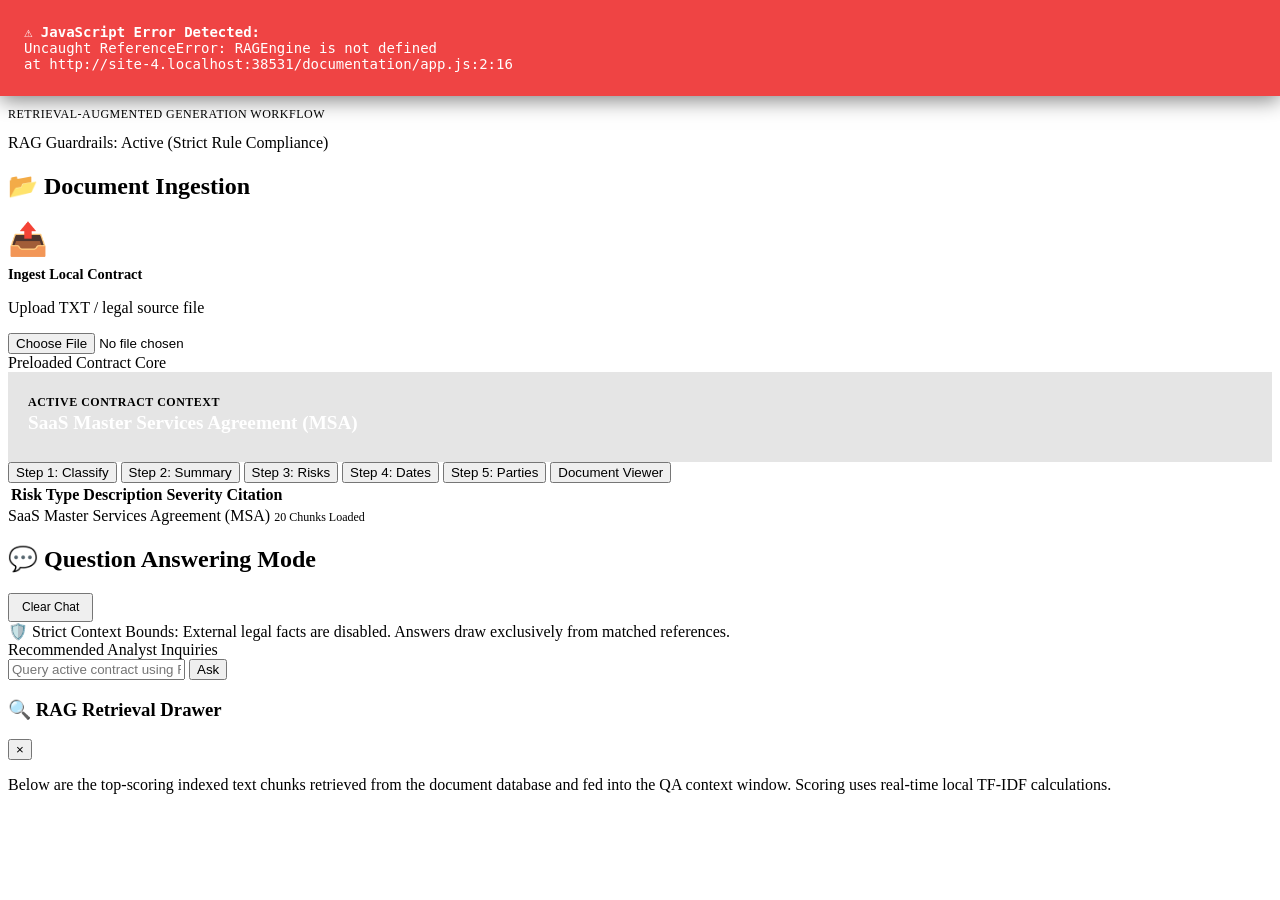
==== documentation/index.html @ d9641113 "docs: sync app.js and index.html inside documentation folder" ====
<!DOCTYPE html>
<html lang="en">
<head>
  <meta charset="UTF-8">
  <meta name="viewport" content="width=device-width, initial-scale=1.0">
  <title>AI Legal Knowledge Analyst — Retrieval-Augmented Generation (RAG) System</title>
  
  <!-- Global Error Visualizer Shield -->
  <script>
    window.addEventListener('error', function(e) {
      setTimeout(function() {
        const errorDiv = document.createElement('div');
        errorDiv.style.position = 'fixed';
        errorDiv.style.top = '0';
        errorDiv.style.left = '0';
        errorDiv.style.right = '0';
        errorDiv.style.background = '#ef4444';
        errorDiv.style.color = '#ffffff';
        errorDiv.style.padding = '1.5rem';
        errorDiv.style.fontFamily = 'monospace';
        errorDiv.style.fontSize = '14px';
        errorDiv.style.zIndex = '999999';
        errorDiv.style.whiteSpace = 'pre-wrap';
        errorDiv.style.boxShadow = '0 4px 20px rgba(0,0,0,0.5)';
        errorDiv.innerHTML = '<strong>⚠️ JavaScript Error Detected:</strong><br>' + e.message + '<br>at ' + e.filename + ':' + e.lineno + ':' + e.colno;
        document.body.appendChild(errorDiv);
      }, 100);
    });
  </script>

  <!-- Main Glassmorphic Stylesheet -->
  <link rel="stylesheet" href="style.css">
</head>
<body>

  <!-- Premium Application Header -->
  <header>
    <div class="brand-wrapper">
      <div class="logo-badge">⚖️</div>
      <div>
        <h1>AI Legal Knowledge Analyst</h1>
        <p style="font-size: 0.75rem; color: var(--text-secondary); letter-spacing: 0.5px; text-transform: uppercase;">Retrieval-Augmented Generation Workflow</p>
      </div>
    </div>
    
    <div class="header-status">
      <div class="pulse-dot"></div>
      <span>RAG Guardrails: Active (Strict Rule Compliance)</span>
    </div>
  </header>

  <!-- Main Multi-Column Workspace Grid -->
  <main class="app-container">

    <!-- COLUMN 1: ACTIVE DOCUMENT HUB -->
    <section class="section-panel" aria-labelledby="doc-hub-title">
      <div class="panel-header">
        <h2 id="doc-hub-title">📂 Document Ingestion</h2>
      </div>
      
      <div class="panel-content doc-hub-content">
        <!-- Interactive Drag & Drop / Click Uploader -->
        <label class="uploader-card" id="drop-zone">
          <span style="font-size: 2rem;">📤</span>
          <h3 style="font-size: 0.9rem; margin-top: 0.5rem; font-weight: 600;">Ingest Local Contract</h3>
          <p>Upload TXT / legal source file</p>
          <input type="file" id="file-input" accept=".txt">
        </label>
        
        <div class="divider">Preloaded Contract Core</div>
        
        <!-- Preloaded Contracts Selector List -->
        <div class="doc-list" id="preloaded-doc-list">
          <!-- Documents populated dynamically from documents.js -->
        </div>
      </div>
    </section>

    <!-- COLUMN 2: ANALYST PIPELINE DASHBOARD -->
    <section class="section-panel" aria-labelledby="dashboard-title" style="display: flex; flex-direction: column;">
      <!-- Active Document Identification Summary Header -->
      <div style="padding: 1.25rem 1.25rem 0.75rem 1.25rem; background: rgba(0,0,0,0.1); border-bottom: 1px solid var(--border-glass);">
        <span style="font-size: 0.75rem; text-transform: uppercase; color: var(--color-primary); font-weight: 600; letter-spacing: 0.5px;">Active Contract Context</span>
        <h2 id="active-document-title" style="font-size: 1.2rem; font-weight: 700; margin-top: 0.15rem; color: white;">SaaS Master Services Agreement (MSA)</h2>
      </div>

      <!-- Pipeline Step Tabs Menu -->
      <nav class="pipeline-tabs" aria-label="Pipeline Steps">
        <button class="tab-btn active" onclick="switchTab('classification')">Step 1: Classify</button>
        <button class="tab-btn" onclick="switchTab('summary')">Step 2: Summary</button>
        <button class="tab-btn" onclick="switchTab('risks')">Step 3: Risks</button>
        <button class="tab-btn" onclick="switchTab('dates')">Step 4: Dates</button>
        <button class="tab-btn" onclick="switchTab('stakeholders')">Step 5: Parties</button>
        <button class="tab-btn" onclick="switchTab('viewer')">Document Viewer</button>
      </nav>

      <div class="panel-content" style="flex: 1;">
        <!-- STEP 1: CLASSIFICATION TAB -->
        <div id="step-classification" class="pipeline-step-content active">
          <div class="classification-grid" id="classification-grid">
            <!-- Dynamic Classification Cards -->
          </div>
        </div>

        <!-- STEP 2: EXECUTIVE SUMMARY TAB -->
        <div id="step-summary" class="pipeline-step-content">
          <div class="summary-container" id="summary-bullets-container">
            <!-- Dynamic Summary Bullets -->
          </div>
        </div>

        <!-- STEP 3: RISK EXTRACTION DASHBOARD TAB -->
        <div id="step-risks" class="pipeline-step-content">
          <div class="risks-table-wrapper">
            <table class="risks-table">
              <thead>
                <tr>
                  <th>Risk Type</th>
                  <th>Description</th>
                  <th>Severity</th>
                  <th>Citation</th>
                </tr>
              </thead>
              <tbody id="risks-table-body">
                <!-- Dynamic Risk Rows -->
              </tbody>
            </table>
          </div>
        </div>

        <!-- STEP 4: IMPORTANT DATES EXTRACTION TAB -->
        <div id="step-dates" class="pipeline-step-content">
          <div class="timeline" id="timeline-container">
            <!-- Dynamic Milestones Timeline Nodes -->
          </div>
        </div>

        <!-- STEP 5: STAKEHOLDER EXTRACTION TAB -->
        <div id="step-stakeholders" class="pipeline-step-content">
          <div class="stakeholders-grid" id="stakeholders-grid">
            <!-- Dynamic Stakeholder Profile Cards -->
          </div>
        </div>

        <!-- STEP 6: DYNAMIC DOCUMENT VIEWER TAB -->
        <div id="step-viewer" class="pipeline-step-content">
          <div class="doc-viewer-container">
            <div class="viewer-header">
              <span id="viewer-doc-title">SaaS Master Services Agreement (MSA)</span>
              <span style="font-family: var(--font-mono); font-size: 0.75rem;" id="viewer-chunk-count">20 Chunks Loaded</span>
            </div>
            <div class="viewer-body" id="document-viewer-body">
              <!-- Full Chunks of Document Text Rendered Here with Section and Page Markers -->
            </div>
          </div>
        </div>
      </div>
    </section>

    <!-- COLUMN 3: STRICT RAG QA CHAT CONSOLE -->
    <section class="section-panel qa-panel" aria-labelledby="qa-title">
      <div class="panel-header">
        <h2 id="qa-title">💬 Question Answering Mode</h2>
        <button class="tab-btn" style="padding: 0.35rem 0.75rem; font-size: 0.75rem; flex: none;" onclick="clearChat()">Clear Chat</button>
      </div>

      <!-- Compliance alert bar -->
      <div class="chat-banner">
        <span>🛡️</span>
        <span>Strict Context Bounds: External legal facts are disabled. Answers draw exclusively from matched references.</span>
      </div>

      <!-- Conversation Feed -->
      <div class="chat-feed" id="chat-feed">
        <!-- Interactive messages rendered here -->
      </div>

      <!-- Quick Suggested Query Chips based on Document Context -->
      <div class="query-chips-container">
        <div class="chips-title">Recommended Analyst Inquiries</div>
        <div class="chips-wrapper" id="query-chips-wrapper">
          <!-- Populated Dynamically -->
        </div>
      </div>

      <!-- Chat input fields -->
      <form class="chat-input-bar" id="chat-form" onsubmit="handleChatSubmit(event)">
        <input type="text" id="chat-input" placeholder="Query active contract using RAG parameters..." autocomplete="off">
        <button type="submit" class="send-btn">Ask</button>
      </form>
    </section>

  </main>

  <!-- SLIDER DRAWERS: RAG CONTEXT INSPECTOR DRAWER -->
  <aside class="rag-inspector-drawer" id="rag-inspector" aria-label="RAG Retrieval Context Inspector">
    <div class="inspector-header">
      <h3>🔍 RAG Retrieval Drawer</h3>
      <button class="inspector-close" onclick="closeRAGInspector()" aria-label="Close Inspector">&times;</button>
    </div>
    
    <div class="inspector-body">
      <p class="inspector-intro">Below are the top-scoring indexed text chunks retrieved from the document database and fed into the QA context window. Scoring uses real-time local TF-IDF calculations.</p>
      <div id="inspector-chunks-container">
        <!-- Retrieved chunks filled dynamically -->
      </div>
    </div>
  </aside>

  <!-- DATA & UTILITY ENGINE SCRIPTS -->
  <script src="documents.js"></script>
  <script src="rag-engine.js"></script>
  <script src="app.js"></script>

</body>
</html>
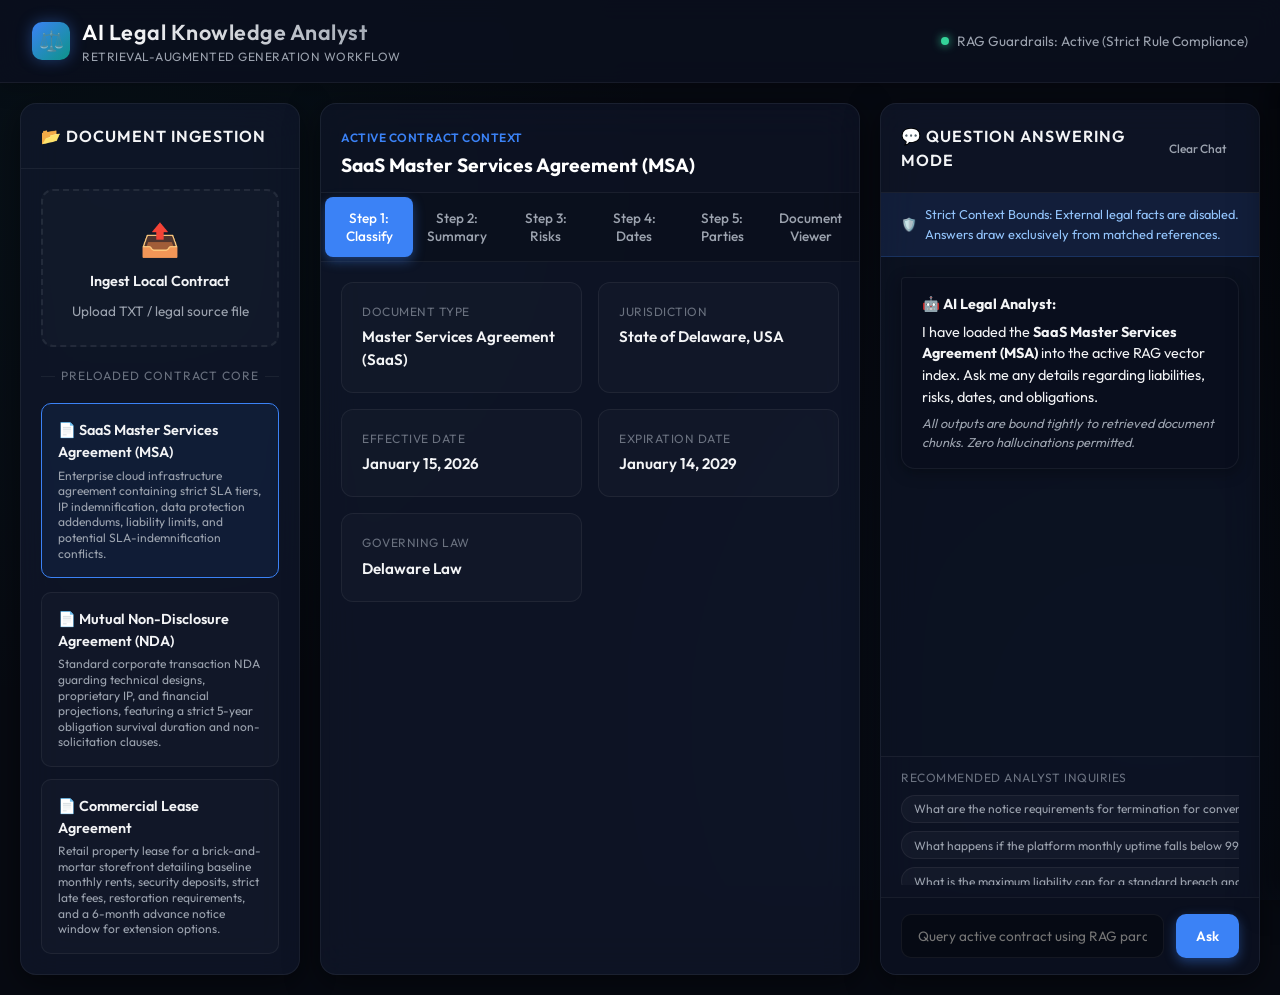
==== commit 0b084473: "docs: sync unified index.html inside documentation folder" ====
--- a/documentation/index.html
+++ b/documentation/index.html
@@ -5,31 +5,1031 @@
   <meta name="viewport" content="width=device-width, initial-scale=1.0">
   <title>AI Legal Knowledge Analyst — Retrieval-Augmented Generation (RAG) System</title>
   
-  <!-- Global Error Visualizer Shield -->
-  <script>
-    window.addEventListener('error', function(e) {
-      setTimeout(function() {
-        const errorDiv = document.createElement('div');
-        errorDiv.style.position = 'fixed';
-        errorDiv.style.top = '0';
-        errorDiv.style.left = '0';
-        errorDiv.style.right = '0';
-        errorDiv.style.background = '#ef4444';
-        errorDiv.style.color = '#ffffff';
-        errorDiv.style.padding = '1.5rem';
-        errorDiv.style.fontFamily = 'monospace';
-        errorDiv.style.fontSize = '14px';
-        errorDiv.style.zIndex = '999999';
-        errorDiv.style.whiteSpace = 'pre-wrap';
-        errorDiv.style.boxShadow = '0 4px 20px rgba(0,0,0,0.5)';
-        errorDiv.innerHTML = '<strong>⚠️ JavaScript Error Detected:</strong><br>' + e.message + '<br>at ' + e.filename + ':' + e.lineno + ':' + e.colno;
-        document.body.appendChild(errorDiv);
-      }, 100);
-    });
-  </script>
-
-  <!-- Main Glassmorphic Stylesheet -->
-  <link rel="stylesheet" href="style.css">
+  <!-- EMBEDDED HIGH-FIDELITY GLASSMORPHIC STYLESHEET -->
+  <style>
+    /* IMPORT PREMIUM GOOGLE FONTS */
+    @import url('https://fonts.googleapis.com/css2?family=Outfit:wght@300;400;500;600;700&family=JetBrains+Mono:wght@400;500&display=swap');
+
+    /* GLOBAL CSS DESIGN SYSTEM TOKENS */
+    :root {
+      --font-sans: 'Outfit', -apple-system, BlinkMacSystemFont, "Segoe UI", Roboto, sans-serif;
+      --font-mono: 'JetBrains Mono', monospace;
+
+      /* Premium Obsidian & Void Palette */
+      --bg-dark: #070a12;
+      --bg-card: rgba(17, 25, 46, 0.65);
+      --bg-card-hover: rgba(26, 38, 69, 0.8);
+      --border-glow: rgba(37, 99, 235, 0.15);
+      --border-glass: rgba(255, 255, 255, 0.06);
+      --text-primary: #f3f4f6;
+      --text-secondary: #9ca3af;
+      --text-muted: #6b7280;
+
+      /* Accents */
+      --color-primary: #3b82f6;
+      --color-primary-glow: rgba(59, 130, 246, 0.4);
+      --color-teal: #0d9488;
+      --color-teal-glow: rgba(13, 148, 136, 0.3);
+      
+      /* Severity States */
+      --low-bg: rgba(16, 185, 129, 0.1);
+      --low-text: #34d399;
+      --low-border: rgba(16, 185, 129, 0.3);
+      
+      --med-bg: rgba(245, 158, 11, 0.1);
+      --med-text: #fbbf24;
+      --med-border: rgba(245, 158, 11, 0.3);
+
+      --high-bg: rgba(249, 115, 22, 0.1);
+      --high-text: #fb923c;
+      --high-border: rgba(249, 115, 22, 0.3);
+
+      --crit-bg: rgba(239, 68, 68, 0.12);
+      --crit-text: #f87171;
+      --crit-border: rgba(239, 68, 68, 0.4);
+
+      --shadow-main: 0 8px 32px 0 rgba(0, 0, 0, 0.5);
+      --transition-fast: 0.2s cubic-bezier(0.4, 0, 0.2, 1);
+      --transition-normal: 0.3s cubic-bezier(0.4, 0, 0.2, 1);
+    }
+
+    /* RESET STYLES */
+    * {
+      box-sizing: border-box;
+      margin: 0;
+      padding: 0;
+    }
+
+    body {
+      background-color: var(--bg-dark);
+      background-image: 
+        radial-gradient(circle at 10% 20%, rgba(13, 148, 136, 0.05) 0%, transparent 40%),
+        radial-gradient(circle at 90% 80%, rgba(59, 130, 246, 0.05) 0%, transparent 45%);
+      background-attachment: fixed;
+      color: var(--text-primary);
+      font-family: var(--font-sans);
+      min-height: 100vh;
+      display: flex;
+      flex-direction: column;
+      overflow-x: hidden;
+      line-height: 1.5;
+    }
+
+    /* CUSTOM ULTRA-THIN SCROLLBARS */
+    ::-webkit-scrollbar {
+      width: 6px;
+      height: 6px;
+    }
+    ::-webkit-scrollbar-track {
+      background: rgba(0, 0, 0, 0.1);
+    }
+    ::-webkit-scrollbar-thumb {
+      background: rgba(255, 255, 255, 0.1);
+      border-radius: 3px;
+    }
+    ::-webkit-scrollbar-thumb:hover {
+      background: var(--color-primary);
+    }
+
+    /* APP HEADER LAYOUT */
+    header {
+      background: rgba(10, 15, 30, 0.8);
+      backdrop-filter: blur(12px);
+      border-bottom: 1px solid var(--border-glass);
+      padding: 1rem 2rem;
+      display: flex;
+      justify-content: space-between;
+      align-items: center;
+      position: sticky;
+      top: 0;
+      z-index: 100;
+      box-shadow: 0 4px 20px rgba(0,0,0,0.25);
+    }
+
+    .brand-wrapper {
+      display: flex;
+      align-items: center;
+      gap: 0.75rem;
+    }
+
+    .logo-badge {
+      background: linear-gradient(135deg, var(--color-primary), var(--color-teal));
+      width: 38px;
+      height: 38px;
+      border-radius: 10px;
+      display: flex;
+      align-items: center;
+      justify-content: center;
+      font-weight: 700;
+      font-size: 1.25rem;
+      color: white;
+      box-shadow: 0 0 15px rgba(59, 130, 246, 0.4);
+    }
+
+    h1 {
+      font-size: 1.35rem;
+      font-weight: 600;
+      letter-spacing: 0.5px;
+      background: linear-gradient(to right, #ffffff, #9ca3af);
+      -webkit-background-clip: text;
+      -webkit-text-fill-color: transparent;
+    }
+
+    .header-status {
+      display: flex;
+      align-items: center;
+      gap: 0.5rem;
+      font-size: 0.85rem;
+      color: var(--text-secondary);
+    }
+
+    .pulse-dot {
+      width: 8px;
+      height: 8px;
+      background-color: var(--low-text);
+      border-radius: 50%;
+      box-shadow: 0 0 10px var(--low-text);
+      animation: pulse 2s infinite;
+    }
+
+    @keyframes pulse {
+      0% { transform: scale(0.9); opacity: 0.6; }
+      50% { transform: scale(1.2); opacity: 1; box-shadow: 0 0 14px var(--low-text); }
+      100% { transform: scale(0.9); opacity: 0.6; }
+    }
+
+    /* DUAL CONTAINER LAYOUT */
+    .app-container {
+      flex: 1;
+      display: grid;
+      grid-template-columns: 320px 1fr 420px;
+      gap: 1.25rem;
+      padding: 1.25rem;
+      height: calc(100vh - 72px);
+      max-width: 1920px;
+      margin: 0 auto;
+      width: 100%;
+    }
+
+    @media (max-width: 1440px) {
+      .app-container {
+        grid-template-columns: 280px 1fr 380px;
+      }
+    }
+
+    @media (max-width: 1200px) {
+      .app-container {
+        grid-template-columns: 1fr;
+        height: auto;
+        overflow-y: auto;
+      }
+    }
+
+    /* SECTION CONTAINERS & CARDS */
+    .section-panel {
+      background: var(--bg-card);
+      backdrop-filter: blur(20px);
+      border: 1px solid var(--border-glass);
+      border-radius: 16px;
+      display: flex;
+      flex-direction: column;
+      overflow: hidden;
+      box-shadow: var(--shadow-main);
+      transition: border-color var(--transition-normal);
+    }
+
+    .section-panel:hover {
+      border-color: var(--border-glow);
+    }
+
+    .panel-header {
+      padding: 1.25rem;
+      border-bottom: 1px solid var(--border-glass);
+      display: flex;
+      justify-content: space-between;
+      align-items: center;
+    }
+
+    .panel-header h2 {
+      font-size: 1rem;
+      font-weight: 600;
+      text-transform: uppercase;
+      letter-spacing: 1px;
+      color: var(--text-primary);
+      display: flex;
+      align-items: center;
+      gap: 0.5rem;
+    }
+
+    .panel-content {
+      flex: 1;
+      overflow-y: auto;
+      padding: 1.25rem;
+    }
+
+    /* COLUMN 1: DOCUMENT HUB */
+    .doc-hub-content {
+      display: flex;
+      flex-direction: column;
+      gap: 1.25rem;
+    }
+
+    .uploader-card {
+      border: 2px dashed rgba(255,255,255,0.08);
+      border-radius: 12px;
+      padding: 1.5rem;
+      text-align: center;
+      cursor: pointer;
+      background: rgba(255,255,255,0.02);
+      transition: all var(--transition-fast);
+    }
+
+    .uploader-card:hover {
+      border-color: var(--color-primary);
+      background: rgba(59, 130, 246, 0.05);
+    }
+
+    .uploader-card p {
+      font-size: 0.85rem;
+      color: var(--text-secondary);
+      margin-top: 0.5rem;
+    }
+
+    .uploader-card input[type="file"] {
+      display: none;
+    }
+
+    .divider {
+      display: flex;
+      align-items: center;
+      text-align: center;
+      color: var(--text-muted);
+      font-size: 0.75rem;
+      text-transform: uppercase;
+      letter-spacing: 1px;
+    }
+
+    .divider::before, .divider::after {
+      content: '';
+      flex: 1;
+      border-bottom: 1px solid var(--border-glass);
+    }
+    .divider:not(:empty)::before { margin-right: .5em; }
+    .divider:not(:empty)::after { margin-left: .5em; }
+
+    .doc-list {
+      display: flex;
+      flex-direction: column;
+      gap: 0.75rem;
+    }
+
+    .doc-item {
+      background: rgba(255,255,255,0.02);
+      border: 1px solid var(--border-glass);
+      border-radius: 10px;
+      padding: 1rem;
+      cursor: pointer;
+      transition: all var(--transition-fast);
+    }
+
+    .doc-item:hover, .doc-item.active {
+      background: rgba(59, 130, 246, 0.08);
+      border-color: var(--color-primary);
+      transform: translateY(-2px);
+    }
+
+    .doc-item h3 {
+      font-size: 0.9rem;
+      font-weight: 600;
+      color: var(--text-primary);
+    }
+
+    .doc-item p {
+      font-size: 0.75rem;
+      color: var(--text-secondary);
+      margin-top: 0.25rem;
+      line-height: 1.3;
+    }
+
+    /* COLUMN 2: ANALYST PIPELINE DASHBOARD */
+    .pipeline-tabs {
+      display: flex;
+      background: rgba(0,0,0,0.2);
+      padding: 0.25rem;
+      border-bottom: 1px solid var(--border-glass);
+    }
+
+    .tab-btn {
+      flex: 1;
+      background: none;
+      border: none;
+      color: var(--text-secondary);
+      padding: 0.75rem;
+      font-family: var(--font-sans);
+      font-size: 0.85rem;
+      font-weight: 500;
+      cursor: pointer;
+      border-radius: 8px;
+      transition: all var(--transition-fast);
+    }
+
+    .tab-btn:hover {
+      color: var(--text-primary);
+      background: rgba(255,255,255,0.03);
+    }
+
+    .tab-btn.active {
+      color: white;
+      background: var(--color-primary);
+      box-shadow: 0 4px 12px var(--color-primary-glow);
+    }
+
+    /* Pipeline Step Contents */
+    .pipeline-step-content {
+      display: none;
+      animation: fadeIn 0.4s ease-out forwards;
+    }
+
+    .pipeline-step-content.active {
+      display: block;
+    }
+
+    @keyframes fadeIn {
+      from { opacity: 0; transform: translateY(5px); }
+      to { opacity: 1; transform: translateY(0); }
+    }
+
+    /* STEP 1: CLASSIFICATION VIEW */
+    .classification-grid {
+      display: grid;
+      grid-template-columns: repeat(auto-fit, minmax(200px, 1fr));
+      gap: 1rem;
+    }
+
+    .class-card {
+      background: rgba(255,255,255,0.02);
+      border: 1px solid var(--border-glass);
+      border-radius: 12px;
+      padding: 1.25rem;
+    }
+
+    .class-label {
+      font-size: 0.75rem;
+      text-transform: uppercase;
+      color: var(--text-muted);
+      letter-spacing: 0.5px;
+    }
+
+    .class-value {
+      font-size: 0.95rem;
+      font-weight: 600;
+      color: var(--text-primary);
+      margin-top: 0.35rem;
+    }
+
+    /* STEP 2: SUMMARY VIEW */
+    .summary-container {
+      display: flex;
+      flex-direction: column;
+      gap: 1rem;
+    }
+
+    .summary-bullet {
+      background: rgba(255,255,255,0.02);
+      border: 1px solid var(--border-glass);
+      border-radius: 12px;
+      padding: 1.25rem;
+      display: flex;
+      gap: 1rem;
+      align-items: flex-start;
+      transition: transform var(--transition-fast);
+    }
+
+    .summary-bullet:hover {
+      transform: translateX(4px);
+      border-color: var(--border-glow);
+    }
+
+    .bullet-number {
+      background: rgba(59, 130, 246, 0.15);
+      color: var(--color-primary);
+      width: 24px;
+      height: 24px;
+      border-radius: 50%;
+      display: flex;
+      align-items: center;
+      justify-content: center;
+      font-size: 0.8rem;
+      font-weight: 700;
+      flex-shrink: 0;
+    }
+
+    .bullet-text {
+      font-size: 0.9rem;
+      color: var(--text-primary);
+      line-height: 1.5;
+      flex: 1;
+    }
+
+    .citation-badge {
+      display: inline-flex;
+      align-items: center;
+      background: rgba(13, 148, 136, 0.15);
+      color: #2dd4bf;
+      border: 1px solid rgba(13, 148, 136, 0.3);
+      padding: 0.15rem 0.5rem;
+      border-radius: 6px;
+      font-size: 0.75rem;
+      font-family: var(--font-mono);
+      font-weight: 500;
+      cursor: pointer;
+      margin-top: 0.5rem;
+      align-self: flex-start;
+      transition: all var(--transition-fast);
+    }
+
+    .citation-badge:hover {
+      background: var(--color-teal);
+      color: white;
+      box-shadow: 0 0 10px var(--color-teal-glow);
+    }
+
+    /* STEP 3: RISKS TABLE */
+    .risks-table-wrapper {
+      overflow-x: auto;
+      border-radius: 12px;
+      border: 1px solid var(--border-glass);
+    }
+
+    .risks-table {
+      width: 100%;
+      border-collapse: collapse;
+      text-align: left;
+      font-size: 0.85rem;
+    }
+
+    .risks-table th {
+      background: rgba(0, 0, 0, 0.2);
+      color: var(--text-secondary);
+      font-weight: 500;
+      text-transform: uppercase;
+      font-size: 0.75rem;
+      letter-spacing: 0.5px;
+      padding: 1rem;
+      border-bottom: 1px solid var(--border-glass);
+    }
+
+    .risks-table td {
+      padding: 1rem;
+      border-bottom: 1px solid var(--border-glass);
+      vertical-align: top;
+      line-height: 1.4;
+    }
+
+    .risks-table tr:last-child td {
+      border-bottom: none;
+    }
+
+    .risks-table tr:hover {
+      background: rgba(255, 255, 255, 0.01);
+    }
+
+    .sev-badge {
+      display: inline-block;
+      padding: 0.25rem 0.6rem;
+      border-radius: 6px;
+      font-weight: 600;
+      font-size: 0.7rem;
+      text-transform: uppercase;
+    }
+
+    .sev-low { background: var(--low-bg); color: var(--low-text); border: 1px solid var(--low-border); }
+    .sev-medium { background: var(--med-bg); color: var(--med-text); border: 1px solid var(--med-border); }
+    .sev-high { background: var(--high-bg); color: var(--high-text); border: 1px solid var(--high-border); }
+    .sev-critical { 
+      background: var(--crit-bg); 
+      color: var(--crit-text); 
+      border: 1px solid var(--crit-border); 
+      box-shadow: 0 0 8px rgba(239, 68, 68, 0.2);
+      animation: glow-red 2s infinite alternate;
+    }
+
+    @keyframes glow-red {
+      0% { box-shadow: 0 0 5px rgba(239, 68, 68, 0.2); }
+      100% { box-shadow: 0 0 15px rgba(239, 68, 68, 0.4); }
+    }
+
+    /* STEP 4: DATE TIMELINE */
+    .timeline {
+      position: relative;
+      padding-left: 2rem;
+    }
+
+    .timeline::before {
+      content: '';
+      position: absolute;
+      left: 5px;
+      top: 5px;
+      bottom: 5px;
+      width: 2px;
+      background: var(--border-glass);
+    }
+
+    .timeline-item {
+      position: relative;
+      margin-bottom: 2rem;
+    }
+
+    .timeline-item:last-child {
+      margin-bottom: 0;
+    }
+
+    .timeline-node {
+      position: absolute;
+      left: -32px;
+      top: 4px;
+      width: 12px;
+      height: 12px;
+      border-radius: 50%;
+      background: var(--color-primary);
+      border: 3px solid var(--bg-dark);
+      box-shadow: 0 0 8px var(--color-primary-glow);
+    }
+
+    .timeline-date {
+      font-size: 0.85rem;
+      font-weight: 600;
+      color: var(--color-primary);
+      font-family: var(--font-mono);
+    }
+
+    .timeline-event {
+      font-size: 0.9rem;
+      color: var(--text-primary);
+      margin-top: 0.25rem;
+      line-height: 1.4;
+    }
+
+    .timeline-ref {
+      font-size: 0.75rem;
+      color: var(--text-muted);
+      margin-top: 0.35rem;
+    }
+
+    /* STEP 5: STAKEHOLDERS GRID */
+    .stakeholders-grid {
+      display: grid;
+      grid-template-columns: repeat(auto-fit, minmax(220px, 1fr));
+      gap: 1rem;
+    }
+
+    .stakeholder-card {
+      background: rgba(255,255,255,0.02);
+      border: 1px solid var(--border-glass);
+      border-radius: 12px;
+      padding: 1.25rem;
+      display: flex;
+      flex-direction: column;
+    }
+
+    .st-header {
+      display: flex;
+      align-items: center;
+      gap: 0.75rem;
+      margin-bottom: 0.75rem;
+    }
+
+    .st-icon {
+      background: rgba(13, 148, 136, 0.15);
+      color: var(--color-teal);
+      width: 32px;
+      height: 32px;
+      border-radius: 8px;
+      display: flex;
+      align-items: center;
+      justify-content: center;
+      font-weight: 600;
+    }
+
+    .st-name {
+      font-size: 0.95rem;
+      font-weight: 600;
+      color: var(--text-primary);
+    }
+
+    .st-role {
+      font-size: 0.75rem;
+      text-transform: uppercase;
+      color: var(--color-teal);
+      font-weight: 600;
+      letter-spacing: 0.5px;
+    }
+
+    .st-responsibilities {
+      font-size: 0.8rem;
+      color: var(--text-secondary);
+      line-height: 1.4;
+      margin-bottom: 0.75rem;
+      flex: 1;
+    }
+
+    /* STEP 6: DYNAMIC DOCUMENT VIEWER */
+    .doc-viewer-container {
+      display: flex;
+      flex-direction: column;
+      height: 480px;
+    }
+
+    .viewer-header {
+      background: rgba(0,0,0,0.2);
+      padding: 0.75rem 1rem;
+      border-bottom: 1px solid var(--border-glass);
+      display: flex;
+      justify-content: space-between;
+      align-items: center;
+      font-size: 0.8rem;
+    }
+
+    .viewer-body {
+      flex: 1;
+      overflow-y: auto;
+      padding: 1.25rem;
+      background: rgba(0, 0, 0, 0.25);
+      font-family: var(--font-sans);
+      font-size: 0.9rem;
+      line-height: 1.6;
+    }
+
+    .viewer-chunk {
+      margin-bottom: 1.5rem;
+      padding-bottom: 1.5rem;
+      border-bottom: 1px solid rgba(255,255,255,0.03);
+      transition: all var(--transition-normal);
+      border-radius: 8px;
+      padding: 1rem;
+    }
+
+    .viewer-chunk:last-child {
+      border-bottom: none;
+    }
+
+    .chunk-meta {
+      font-family: var(--font-mono);
+      font-size: 0.75rem;
+      color: var(--color-primary);
+      margin-bottom: 0.5rem;
+      font-weight: 600;
+    }
+
+    .chunk-text {
+      color: #d1d5db;
+    }
+
+    .chunk-highlight {
+      background: rgba(59, 130, 246, 0.25);
+      border-left: 3px solid var(--color-primary);
+      box-shadow: 0 0 15px rgba(59, 130, 246, 0.15);
+      animation: flash-highlight 1.5s forwards;
+    }
+
+    @keyframes flash-highlight {
+      0% { background: rgba(59, 130, 246, 0.5); }
+      50% { background: rgba(13, 148, 136, 0.4); }
+      100% { background: rgba(59, 130, 246, 0.2); }
+    }
+
+    /* COLUMN 3: STRICT RAG QA INTERFACE */
+    .qa-panel {
+      display: flex;
+      flex-direction: column;
+      height: 100%;
+    }
+
+    .chat-banner {
+      background: rgba(59, 130, 246, 0.1);
+      border-bottom: 1px solid rgba(59, 130, 246, 0.2);
+      padding: 0.75rem 1.25rem;
+      font-size: 0.8rem;
+      color: #93c5fd;
+      display: flex;
+      align-items: center;
+      gap: 0.5rem;
+    }
+
+    .chat-feed {
+      flex: 1;
+      overflow-y: auto;
+      padding: 1.25rem;
+      display: flex;
+      flex-direction: column;
+      gap: 1.25rem;
+      background: rgba(0, 0, 0, 0.15);
+    }
+
+    .chat-msg {
+      display: flex;
+      flex-direction: column;
+      max-width: 90%;
+      animation: slideUp 0.3s ease-out forwards;
+    }
+
+    @keyframes slideUp {
+      from { opacity: 0; transform: translateY(10px); }
+      to { opacity: 1; transform: translateY(0); }
+    }
+
+    .msg-user {
+      align-self: flex-end;
+    }
+
+    .msg-user .bubble {
+      background: linear-gradient(135deg, var(--color-primary), #1d4ed8);
+      border: 1px solid rgba(255,255,255,0.1);
+      color: white;
+      border-top-right-radius: 4px;
+    }
+
+    .msg-analyst {
+      align-self: flex-start;
+      max-width: 100%;
+    }
+
+    .msg-analyst .bubble {
+      background: rgba(10, 15, 30, 0.95);
+      border: 1px solid var(--border-glass);
+      color: var(--text-primary);
+      border-top-left-radius: 4px;
+      box-shadow: 0 4px 15px rgba(0,0,0,0.3);
+    }
+
+    .bubble {
+      padding: 1rem 1.25rem;
+      border-radius: 14px;
+      font-size: 0.9rem;
+      line-height: 1.5;
+    }
+
+    /* Strict RAG Response Elements styling */
+    .rag-section-title {
+      font-weight: 600;
+      text-transform: uppercase;
+      font-size: 0.75rem;
+      letter-spacing: 0.5px;
+      color: var(--text-muted);
+      margin-top: 0.75rem;
+      margin-bottom: 0.25rem;
+    }
+
+    .rag-quote {
+      font-style: italic;
+      background: rgba(255,255,255,0.03);
+      border-left: 2px solid var(--color-teal);
+      padding: 0.5rem 0.75rem;
+      margin: 0.35rem 0;
+      font-size: 0.85rem;
+      border-radius: 4px;
+      color: var(--text-secondary);
+    }
+
+    .rag-citations-container {
+      display: flex;
+      flex-wrap: wrap;
+      gap: 0.5rem;
+      margin-top: 0.25rem;
+    }
+
+    .rag-meta-row {
+      display: flex;
+      align-items: center;
+      justify-content: space-between;
+      border-top: 1px solid var(--border-glass);
+      margin-top: 0.75rem;
+      padding-top: 0.75rem;
+      font-size: 0.75rem;
+    }
+
+    .conf-pill {
+      font-weight: 600;
+      font-size: 0.7rem;
+    }
+
+    /* Conflict Alert */
+    .conflict-box {
+      background: var(--crit-bg);
+      border: 1px solid var(--crit-border);
+      border-radius: 8px;
+      padding: 0.85rem;
+      margin-top: 0.75rem;
+      color: var(--crit-text);
+      font-size: 0.8rem;
+    }
+
+    .conflict-header {
+      font-weight: 700;
+      display: flex;
+      align-items: center;
+      gap: 0.4rem;
+      margin-bottom: 0.25rem;
+      text-transform: uppercase;
+    }
+
+    /* Missing Info Box */
+    .missing-box {
+      background: var(--med-bg);
+      border: 1px solid var(--med-border);
+      border-radius: 8px;
+      padding: 0.85rem;
+      margin-top: 0.75rem;
+      color: var(--med-text);
+      font-size: 0.8rem;
+    }
+
+    .missing-header {
+      font-weight: 700;
+      margin-bottom: 0.25rem;
+      text-transform: uppercase;
+    }
+
+    .missing-list {
+      padding-left: 1rem;
+      margin-top: 0.25rem;
+    }
+
+    /* Preset Query Chips */
+    .query-chips-container {
+      padding: 0.75rem 1.25rem;
+      background: rgba(0, 0, 0, 0.1);
+      border-top: 1px solid var(--border-glass);
+    }
+
+    .chips-title {
+      font-size: 0.75rem;
+      color: var(--text-muted);
+      text-transform: uppercase;
+      letter-spacing: 0.5px;
+      margin-bottom: 0.5rem;
+    }
+
+    .chips-wrapper {
+      display: flex;
+      flex-wrap: wrap;
+      gap: 0.5rem;
+      max-height: 90px;
+      overflow-y: auto;
+    }
+
+    .chip-btn {
+      background: rgba(255,255,255,0.03);
+      border: 1px solid var(--border-glass);
+      color: var(--text-secondary);
+      padding: 0.35rem 0.75rem;
+      border-radius: 20px;
+      font-family: var(--font-sans);
+      font-size: 0.75rem;
+      cursor: pointer;
+      white-space: nowrap;
+      transition: all var(--transition-fast);
+    }
+
+    .chip-btn:hover {
+      background: var(--color-primary-glow);
+      color: white;
+      border-color: var(--color-primary);
+    }
+
+    /* Interactive Input */
+    .chat-input-bar {
+      padding: 1rem 1.25rem;
+      border-top: 1px solid var(--border-glass);
+      display: flex;
+      gap: 0.75rem;
+      background: rgba(10, 15, 30, 0.95);
+    }
+
+    .chat-input-bar input {
+      flex: 1;
+      background: rgba(0,0,0,0.3);
+      border: 1px solid var(--border-glass);
+      border-radius: 10px;
+      padding: 0.75rem 1rem;
+      color: white;
+      font-family: var(--font-sans);
+      font-size: 0.85rem;
+      outline: none;
+      transition: all var(--transition-fast);
+    }
+
+    .chat-input-bar input:focus {
+      border-color: var(--color-primary);
+      box-shadow: 0 0 10px rgba(59, 130, 246, 0.25);
+    }
+
+    .send-btn {
+      background: var(--color-primary);
+      color: white;
+      border: none;
+      border-radius: 10px;
+      padding: 0 1.25rem;
+      font-family: var(--font-sans);
+      font-size: 0.85rem;
+      font-weight: 600;
+      cursor: pointer;
+      transition: all var(--transition-fast);
+      box-shadow: 0 4px 12px var(--color-primary-glow);
+    }
+
+    .send-btn:hover {
+      background: #2563eb;
+      transform: translateY(-1px);
+    }
+
+    /* RAG DEBUG DRAWER */
+    .rag-inspector-drawer {
+      position: fixed;
+      right: -360px;
+      top: 72px;
+      bottom: 0;
+      width: 360px;
+      background: rgba(8, 12, 24, 0.98);
+      border-left: 1px solid var(--border-glass);
+      z-index: 90;
+      transition: right 0.3s cubic-bezier(0.4, 0, 0.2, 1);
+      display: flex;
+      flex-direction: column;
+      box-shadow: -10px 0 30px rgba(0,0,0,0.5);
+    }
+
+    .rag-inspector-drawer.open {
+      right: 0;
+    }
+
+    .inspector-header {
+      padding: 1.25rem;
+      border-bottom: 1px solid var(--border-glass);
+      display: flex;
+      justify-content: space-between;
+      align-items: center;
+    }
+
+    .inspector-header h3 {
+      font-size: 0.9rem;
+      font-weight: 600;
+      text-transform: uppercase;
+      color: var(--color-teal);
+      letter-spacing: 0.5px;
+    }
+
+    .inspector-close {
+      background: none;
+      border: none;
+      color: var(--text-muted);
+      cursor: pointer;
+      font-size: 1.2rem;
+    }
+
+    .inspector-body {
+      flex: 1;
+      overflow-y: auto;
+      padding: 1.25rem;
+    }
+
+    .inspector-intro {
+      font-size: 0.75rem;
+      color: var(--text-muted);
+      margin-bottom: 1rem;
+      line-height: 1.4;
+    }
+
+    .retrieved-chunk-card {
+      background: rgba(255,255,255,0.02);
+      border: 1px solid var(--border-glass);
+      border-radius: 8px;
+      padding: 0.85rem;
+      margin-bottom: 1rem;
+    }
+
+    .chunk-card-meta {
+      display: flex;
+      justify-content: space-between;
+      font-family: var(--font-mono);
+      font-size: 0.7rem;
+      color: var(--text-secondary);
+      border-bottom: 1px solid rgba(255,255,255,0.05);
+      padding-bottom: 0.35rem;
+      margin-bottom: 0.5rem;
+    }
+
+    .score-badge {
+      color: var(--color-teal);
+      font-weight: 600;
+    }
+
+    .chunk-card-text {
+      font-size: 0.78rem;
+      color: var(--text-secondary);
+      line-height: 1.4;
+    }
+  </style>
 </head>
 <body>
 
@@ -78,7 +1078,6 @@
 
     <!-- COLUMN 2: ANALYST PIPELINE DASHBOARD -->
     <section class="section-panel" aria-labelledby="dashboard-title" style="display: flex; flex-direction: column;">
-      <!-- Active Document Identification Summary Header -->
       <div style="padding: 1.25rem 1.25rem 0.75rem 1.25rem; background: rgba(0,0,0,0.1); border-bottom: 1px solid var(--border-glass);">
         <span style="font-size: 0.75rem; text-transform: uppercase; color: var(--color-primary); font-weight: 600; letter-spacing: 0.5px;">Active Contract Context</span>
         <h2 id="active-document-title" style="font-size: 1.2rem; font-weight: 700; margin-top: 0.15rem; color: white;">SaaS Master Services Agreement (MSA)</h2>
@@ -207,10 +1206,1744 @@
     </div>
   </aside>
 
-  <!-- DATA & UTILITY ENGINE SCRIPTS -->
-  <script src="documents.js"></script>
-  <script src="rag-engine.js"></script>
-  <script src="app.js"></script>
+  <!-- ====================================================================== -->
+  <!-- EMBEDDED PRELOADED DOCUMENTS DATABASE (From documents.js) -->
+  <script>
+    // Copy the entire PRELOADED_DOCUMENTS const from documents.js
+    const PRELOADED_DOCUMENTS = [
+      {
+        id: "saas_msa",
+        title: "SaaS Master Services Agreement (MSA)",
+        description: "Enterprise cloud infrastructure agreement containing strict SLA tiers, IP indemnification, data protection addendums, liability limits, and potential SLA-indemnification conflicts.",
+        classification: {
+          "document_type": "Master Services Agreement (SaaS)",
+          "jurisdiction": "State of Delaware, USA",
+          "effective_date": "January 15, 2026",
+          "expiration_date": "January 14, 2029",
+          "governing_law": "Delaware Law"
+        },
+        summary: [
+          {
+            bullet: "Establishes a three-year enterprise SaaS relationship between CloudScale Systems Inc. (Provider) and FinTech Global Solutions Ltd. (Customer) for cloud database and infrastructure management services.",
+            citation: "[Source: Page 1, Preamble & Recitals]"
+          },
+          {
+            bullet: "Customer receives a non-exclusive, non-transferable right to access the cloud platform, while Provider retains sole ownership of the platform, including any modifications, feedback, and updates.",
+            citation: "[Source: Page 2, Section 3.1]"
+          },
+          {
+            bullet: "Imposes a standard 99.9% monthly service uptime commitment (SLA), providing tiered service credits for downtime, which are designated as the Customer's sole and exclusive financial remedy.",
+            citation: "[Source: Page 4, Section 6.2]"
+          },
+          {
+            bullet: "Standard financial liability is mutually capped at the total amount paid by Customer in the 12 months preceding the incident, except for a Super-Cap of $5,000,000 for data security breaches.",
+            citation: "[Source: Page 6, Section 9.2]"
+          },
+          {
+            bullet: "Requires immediate notification of data breaches to the Customer within 72 hours, with full remediation support and compliance obligations aligning with CCPA and GDPR regulations.",
+            citation: "[Source: Page 5, Section 8.4]"
+          },
+          {
+            bullet: "Termination for convenience is permitted by either party upon providing 90 days prior written notice, whereas termination for uncured breach requires a 30-day notice period.",
+            citation: "[Source: Page 7, Section 11.2]"
+          }
+        ],
+        risks: [
+          {
+            type: "Financial Risk",
+            description: "Uptime credits are designated as the sole and exclusive financial remedy for SLA failures, preventing the Customer from claiming additional damages for severe system outages.",
+            severity: "Medium",
+            citation: "Page 4, Section 6.2"
+          },
+          {
+            type: "IP Ownership Risk",
+            description: "Provider retains sole ownership of any custom modifications and integrations requested and funded by the Customer, unless mutually agreed otherwise in a separate SOW.",
+            severity: "High",
+            citation: "Page 2, Section 3.3"
+          },
+          {
+            type: "Data Privacy Risk",
+            description: "Breach notification window of 72 hours could expose Customer to regulatory penalties if downstream reporting timelines are tighter (e.g. some banking standards require 24-48 hours).",
+            severity: "Medium",
+            citation: "Page 5, Section 8.4"
+          },
+          {
+            type: "Indemnification Risk",
+            description: "IP Indemnification is void if the Customer combines Provider's services with any unapproved third-party software, leaving the Customer exposed in multi-vendor enterprise systems.",
+            severity: "High",
+            citation: "Page 6, Section 10.3"
+          },
+          {
+            type: "Termination Risk",
+            description: "A 90-day notice period for termination for convenience allows either party to break the contract, which could disrupt the Customer's core technical operations on short notice.",
+            severity: "Medium",
+            citation: "Page 7, Section 11.2"
+          },
+          {
+            type: "SLA Violations / Litigation Exposure",
+            description: "If an outage is caused by a third-party hosting partner (e.g., AWS, GCP), Provider is fully exempted from SLA penalty credits, placing the hosting liability squarely on the Customer.",
+            severity: "Critical",
+            citation: "Page 4, Section 6.4"
+          }
+        ],
+        dates: [
+          {
+            date: "January 15, 2026",
+            event: "Effective Date of Agreement",
+            clause: "Preamble",
+            citation: "Page 1, Preamble"
+          },
+          {
+            date: "Monthly (10th day)",
+            event: "Invoice Payment Deadline (Net 30 terms)",
+            clause: "Section 5.2",
+            citation: "Page 3, Section 5.2"
+          },
+          {
+            date: "72 Hours",
+            event: "Data Security Incident Notification Deadline",
+            clause: "Section 8.4",
+            citation: "Page 5, Section 8.4"
+          },
+          {
+            date: "30 Days prior",
+            event: "Written notice required to terminate for cause / uncured breach",
+            clause: "Section 11.3",
+            citation: "Page 7, Section 11.3"
+          },
+          {
+            date: "90 Days prior",
+            event: "Written notice required for termination for convenience",
+            clause: "Section 11.2",
+            citation: "Page 7, Section 11.2"
+          },
+          {
+            date: "January 14, 2029",
+            event: "Expiration Date of Initial Three-Year Term",
+            clause: "Section 11.1",
+            citation: "Page 7, Section 11.1"
+          }
+        ],
+        stakeholders: [
+          {
+            name: "CloudScale Systems Inc.",
+            role: "Provider (Vendor)",
+            responsibilities: "Maintain SaaS platform availability, achieve 99.9% uptime SLA, secure customer data, provide regular software updates, and indemnify Customer against third-party IP claims.",
+            citation: "Page 1, Preamble; Page 4, Section 6.1"
+          },
+          {
+            name: "FinTech Global Solutions Ltd.",
+            role: "Customer (Client)",
+            responsibilities: "Pay recurring subscription invoices within 30 days, comply with system usage policies, secure local API credentials, and refrain from reverse-engineering the platform.",
+            citation: "Page 1, Preamble; Page 3, Section 5.1; Page 2, Section 3.2"
+          },
+          {
+            name: "Subcontractors / Cloud Hosts",
+            role: "Third-Party Service Providers",
+            responsibilities: "Provide core bare-metal and data center hosting infrastructure. Outages here exempt CloudScale from standard SLA downtime calculations.",
+            citation: "Page 4, Section 6.4"
+          },
+          {
+            name: "Data Protection Authority (DPA)",
+            role: "Regulator",
+            responsibilities: "Oversee regulatory compliance of both parties with respect to GDPR, CCPA, and general cross-border financial data storage rules.",
+            citation: "Page 5, Section 8.1"
+          }
+        ],
+        chunks: [
+          {
+            id: 1,
+            page: 1,
+            section: "Preamble & Parties",
+            text: "This Master Services Agreement ('Agreement') is entered into as of January 15, 2026 ('Effective Date'), by and between CloudScale Systems Inc., a Delaware corporation with its principal place of business at 100 Enterprise Way, Suite 400, Wilmington, DE 19801 ('Provider'), and FinTech Global Solutions Ltd., a UK limited company with its principal place of business at 45 Canary Wharf, Floor 22, London, E14 5HD ('Customer'). Provider and Customer may each be referred to herein individually as a 'Party' and collectively as the 'Parties'."
+          },
+          {
+            id: 2,
+            page: 1,
+            section: "Recitals",
+            text: "WHEREAS, Provider operates an enterprise cloud-native database management platform and related software-as-a-service applications ('SaaS Platform'); and WHEREAS, Customer desires to access the SaaS Platform to support its digital financial transactions, subject to the terms and conditions set forth in this Agreement. NOW, THEREFORE, the Parties agree that this Agreement governs Customer's access to and use of all Provider services."
+          },
+          {
+            id: 3,
+            page: 2,
+            section: "Section 3.1 - SaaS Platform Access Grant",
+            text: "Subject to Customer's compliance with the terms of this Agreement and payment of all subscription fees, Provider hereby grants Customer a non-exclusive, non-transferable, revocable, worldwide right and license to access and use the SaaS Platform during the Term. The platform shall be accessed solely by Authorized Users in accordance with the user limits specified in each applicable Statement of Work (SOW)."
+          },
+          {
+            id: 4,
+            page: 2,
+            section: "Section 3.2 - Usage Restrictions",
+            text: "Customer shall not, and shall not permit any third party to: (a) modify, reverse engineer, decompile, or attempt to extract the source code of the SaaS Platform; (b) bypass, disable, or circumvent any security parameters, license keys, or usage throttling components; or (c) use the SaaS Platform to store, transmit, or distribute malicious code, spyware, or unlawful material."
+          },
+          {
+            id: 5,
+            page: 2,
+            section: "Section 3.3 - Proprietary Rights & Custom Modifications",
+            text: "Provider retains all right, title, and interest in and to the SaaS Platform, including all copyrights, patents, trademarks, and trade secrets. Customer shall own all data, database records, and transactional assets uploaded by Customer ('Customer Data'). If Customer requests custom modules, API integrations, or bespoke visual dashboards, Provider shall perform such work under a separate SOW. Provider shall own all proprietary rights to such custom modifications, feedback, and deliverables, granting Customer a royalty-free license to use them during the Term."
+          },
+          {
+            id: 6,
+            page: 3,
+            section: "Section 5.1 - Subscription Fees",
+            text: "Customer agrees to pay the recurring subscription fees set forth in the SOW. All pricing is fixed for the duration of the initial Term. Provider reserves the right to increase pricing for any Renewal Term by giving Customer written notice at least sixty (60) days prior to the expiration of the current Term, such increase not to exceed 5% of the prior rate."
+          },
+          {
+            id: 7,
+            page: 3,
+            section: "Section 5.2 - Invoicing, Late Payments & Interest",
+            text: "Provider will issue invoices monthly in advance. Customer shall pay all invoices within thirty (30) days of receipt ('Net 30'). Any payments not received within forty-five (45) days of the invoice date shall accrue interest at a rate of 1.5% per month, or the maximum amount permitted by governing law, whichever is lower, calculated daily from the due date until paid in full."
+          },
+          {
+            id: 8,
+            page: 4,
+            section: "Section 6.1 - Service Level Agreement (SLA)",
+            text: "Provider warrants that the SaaS Platform will maintain a Monthly Uptime Percentage of at least 99.9% during each calendar month of the Term. 'Monthly Uptime Percentage' is calculated as the total number of minutes in a month minus the total minutes of Downtime, divided by the total number of minutes in the month."
+          },
+          {
+            id: 9,
+            page: 4,
+            section: "Section 6.2 - SLA Uptime Credits",
+            text: "If the Monthly Uptime Percentage falls below 99.9%, Customer shall be eligible for Service Credits calculated as follows: (a) Uptime < 99.9% but >= 99.5%: Credit of 10% of the monthly fee; (b) Uptime < 99.5% but >= 99.0%: Credit of 25% of the monthly fee; (c) Uptime < 99.0%: Credit of 50% of the monthly fee. THE SERVICE CREDITS OUTLINED IN THIS SECTION SHALL BE THE CUSTOMER'S SOLE AND EXCLUSIVE REMEDY, AND PROVIDER'S SOLE FINANCIAL LIABILITY, FOR ANY OUTAGES, LOSS OF DATA ACCESS, OR DOWNTIME EVENTS."
+          },
+          {
+            id: 10,
+            page: 4,
+            section: "Section 6.4 - SLA Exclusions",
+            text: "Downtime does not include outages resulting from: (a) scheduled maintenance periods conducted between 2:00 AM and 4:00 AM EST; (b) Customer's local internet connectivity issues; (c) actions of third-party malicious actors (e.g., DDOS attacks); or (d) outages caused by AWS, Google Cloud Platform, or other public bare-metal infrastructure hosts. Outages originating from public cloud providers are fully excluded from standard uptime metrics."
+          },
+          {
+            id: 11,
+            page: 5,
+            section: "Section 8.1 - Data Privacy Compliance",
+            text: "Both parties agree to comply with all applicable data protection laws, including the California Consumer Privacy Act (CCPA) and the General Data Protection Regulation (GDPR). The parties shall execute the Data Protection Addendum (DPA) appended hereto as Exhibit B, which details the technical safeguards and storage rules for personally identifiable information."
+          },
+          {
+            id: 12,
+            page: 5,
+            section: "Section 8.4 - Security Incident Notification (Breaches)",
+            text: "In the event of a confirmed unauthorized access, disclosure, or acquisition of Customer Data ('Security Incident'), Provider shall notify Customer's Chief Information Security Officer (CISO) in writing within seventy-two (72) hours of confirming the breach. Provider shall, at its own expense, take immediate remedial actions to mitigate the effects of the Security Incident and cooperate with regulatory investigators."
+          },
+          {
+            id: 13,
+            page: 6,
+            section: "Section 9.1 - Standard Mutual Indemnification",
+            text: "Each party shall indemnify, defend, and hold harmless the other party, its officers, and employees against any direct liabilities, damages, and costs resulting from third-party lawsuits arising out of a party's gross negligence, willful misconduct, or violation of applicable laws."
+          },
+          {
+            id: 14,
+            page: 6,
+            section: "Section 9.2 - Limitation of Liability Cap",
+            text: "EXCEPT FOR CLAIMS ARISING UNDER SECTION 10 (IP INDEMNIFICATION) OR A PARTY'S WILFUL MISCONDUCT, EACH PARTY'S TOTAL AGGREGATE LIABILITY UNDER THIS AGREEMENT SHALL BE STRICTLY LIMITED TO THE TOTAL FEES PAID BY CUSTOMER TO PROVIDER IN THE TWELVE (12) MONTHS PRECEDING THE INCIDENT. NOTWITHSTANDING THE FOREGOING, IN THE EVENT OF A DATA SECURITY INCIDENT AND GDPR/CCPA BREACH ARISING FROM PROVIDER'S SOLE NEGLIGENCE, PROVIDER'S AGGREGATE LIABILITY SHALL BE SUBJECT TO A MAXIMUM CAP OF FIVE MILLION DOLLARS ($5,000,000) (THE 'DATA BREACH SUPER-CAP')."
+          },
+          {
+            id: 15,
+            page: 6,
+            section: "Section 10.1 - IP Infringement Indemnity",
+            text: "Provider shall defend, indemnify, and hold harmless Customer from any claims, suits, or demands by a third party alleging that the SaaS Platform infringes upon any copyright, trademark, or US patent. Provider will pay all court-ordered damages and reasonable attorney fees associated with such claim."
+          },
+          {
+            id: 16,
+            page: 6,
+            section: "Section 10.3 - IP Indemnity Exclusions",
+            text: "Provider's intellectual property indemnification obligations under Section 10.1 shall be completely nullified and void if the alleged patent or copyright infringement arises from: (a) Customer's modification of the SaaS Platform without written permission; (b) combination of the SaaS Platform with any third-party software, databases, or API integrations not explicitly authorized in writing by Provider; or (c) Customer's failure to install patches or updates issued by Provider."
+          },
+          {
+            id: 17,
+            page: 7,
+            section: "Section 11.1 - Agreement Term & Renewals",
+            text: "This Agreement shall commence on the Effective Date and remain in effect for an initial term of three (3) years ('Initial Term') expiring on January 14, 2029. Upon expiration of the Initial Term, the Agreement shall automatically renew for consecutive twelve (12) month periods ('Renewal Terms') unless either party provides written notice of non-renewal at least ninety (90) days prior to the end of the then-current term."
+          },
+          {
+            id: 18,
+            page: 7,
+            section: "Section 11.2 - Termination for Convenience",
+            text: "Either Party may terminate this Agreement and all related Statement of Works (SOWs) for convenience, at any time, by providing the other Party with at least ninety (90) days prior written notice of such intent. Upon termination for convenience, Customer shall immediately pay all unpaid, accrued charges up to the effective termination date."
+          },
+          {
+            id: 19,
+            page: 7,
+            section: "Section 11.3 - Termination for Cause (Breach)",
+            text: "Either Party may terminate this Agreement immediately upon written notice if the other Party: (a) materially breaches any provision of this Agreement and fails to cure such breach within thirty (30) days of receiving written notice specifying the breach; (b) files for bankruptcy, is declared insolvent, or undergoes liquidation proceedings."
+          },
+          {
+            id: 20,
+            page: 8,
+            section: "Section 14.1 - Governing Law & Venue",
+            text: "This Agreement, including all SOWs and disputes arising thereunder, shall be governed by, and construed in accordance with, the laws of the State of Delaware, without regard to its conflict of law principles. The Parties agree that all legal proceedings arising out of this Agreement shall be brought exclusively in the state or federal courts located in Wilmington, Delaware."
+          }
+        ],
+        qaPairs: [
+          {
+            keywords: ["terminate", "termination", "convenience", "notice period", "leave"],
+            question: "What are the notice requirements for termination for convenience?",
+            answer: "Either Party may terminate the Agreement for convenience by providing the other Party with at least ninety (90) days prior written notice.",
+            evidence: [
+              "Either Party may terminate this Agreement and all related Statement of Works (SOWs) for convenience, at any time, by providing the other Party with at least ninety (90) days prior written notice of such intent."
+            ],
+            citations: ["Page 7, Section 11.2"],
+            confidence: "High",
+            conflict: null,
+            missing: null
+          },
+          {
+            keywords: ["uptime", "sla", "service level", "credit", "remedy", "outage"],
+            question: "What happens if the platform monthly uptime falls below 99.9%? What are the Customer's remedies?",
+            answer: "If the Monthly Uptime Percentage falls below 99.9%, the Customer is eligible for Service Credits (10% credit for uptime < 99.9%, 25% credit for uptime < 99.5%, and 50% credit for uptime < 99.0%). These Service Credits are designated as the Customer's sole and exclusive remedy, and Provider's sole financial liability, for any downtime or outages.",
+            evidence: [
+              "If the Monthly Uptime Percentage falls below 99.9%, Customer shall be eligible for Service Credits calculated as follows: (a) Uptime < 99.9% but >= 99.5%: Credit of 10%... (c) Uptime < 99.0%: Credit of 50%...",
+              "THE SERVICE CREDITS OUTLINED IN THIS SECTION SHALL BE THE CUSTOMER'S SOLE AND EXCLUSIVE REMEDY, AND PROVIDER'S SOLE FINANCIAL LIABILITY, FOR ANY OUTAGES, LOSS OF DATA ACCESS, OR DOWNTIME EVENTS."
+            ],
+            citations: ["Page 4, Section 6.2"],
+            confidence: "High",
+            conflict: {
+              sections: ["Section 6.2", "Section 9.2"],
+              pages: [4, 6],
+              summary: "There is a potential conflict between the SLA sole remedy clause and the general Liability Indemnity structure. While Section 6.2 limits all downtime damages strictly to Uptime Credits, Section 9.2 creates a $5,000,000 Super-Cap for Data Security Breaches. If an outage is caused by a massive data breach, it is unclear whether the exclusive Uptime Credits limit applies or if the Customer can claim up to $5M in damages."
+            },
+            missing: null
+          },
+          {
+            keywords: ["limit", "liability", "cap", "breach", "super-cap", "super cap"],
+            question: "What is the maximum liability cap for a standard breach and a data breach?",
+            answer: "For a standard breach, liability is mutually capped at the total fees paid by Customer in the 12 months preceding the incident. However, in the event of a data security incident or GDPR/CCPA breach arising from the Provider's sole negligence, a Super-Cap of five million dollars ($5,000,000) applies.",
+            evidence: [
+              "EXCEPT FOR CLAIMS ARISING UNDER SECTION 10 (IP INDEMNIFICATION) OR A PARTY'S WILFUL MISCONDUCT, EACH PARTY'S TOTAL AGGREGATE LIABILITY UNDER THIS AGREEMENT SHALL BE STRICTLY LIMITED TO THE TOTAL FEES PAID BY CUSTOMER TO PROVIDER IN THE TWELVE (12) MONTHS PRECEDING THE INCIDENT.",
+              "NOTWITHSTANDING THE FOREGOING, IN THE EVENT OF A DATA SECURITY INCIDENT AND GDPR/CCPA BREACH ARISING FROM PROVIDER'S SOLE NEGLIGENCE, PROVIDER'S AGGREGATE LIABILITY SHALL BE SUBJECT TO A MAXIMUM CAP OF FIVE MILLION DOLLARS ($5,000,000) (THE 'DATA BREACH SUPER-CAP')."
+            ],
+            citations: ["Page 6, Section 9.2"],
+            confidence: "High",
+            conflict: null,
+            missing: null
+          },
+          {
+            keywords: ["intellectual property", "ip", "infringement", "indemnity", "patent"],
+            question: "Are there any exceptions where IP Infringement Indemnification is void?",
+            answer: "Yes. Provider's intellectual property indemnification obligations are completely nullified and void if the infringement claims arise from: (1) Customer's modification of the SaaS Platform without written permission; (2) combination of the SaaS Platform with any third-party software, databases, or API integrations not explicitly authorized in writing by Provider; or (3) Customer's failure to install patches or updates issued by the Provider.",
+            evidence: [
+              "Provider's intellectual property indemnification obligations under Section 10.1 shall be completely nullified and void if the alleged patent or copyright infringement arises from: (a) Customer's modification... (b) combination of the SaaS Platform with any third-party software, databases, or API integrations not explicitly authorized in writing... (c) Customer's failure to install patches..."
+            ],
+            citations: ["Page 6, Section 10.3"],
+            confidence: "High",
+            conflict: null,
+            missing: null
+          },
+          {
+            keywords: ["breach", "security incident", "notification", "ciso", "days", "hours"],
+            question: "How long does the provider have to report a data breach to the customer?",
+            answer: "The Provider is contractually required to notify the Customer's CISO in writing within seventy-two (72) hours of confirming a security incident involving unauthorized access, disclosure, or acquisition of Customer Data.",
+            evidence: [
+              "In the event of a confirmed unauthorized access, disclosure, or acquisition of Customer Data ('Security Incident'), Provider shall notify Customer's Chief Information Security Officer (CISO) in writing within seventy-two (72) hours of confirming the breach."
+            ],
+            citations: ["Page 5, Section 8.4"],
+            confidence: "High",
+            conflict: null,
+            missing: null
+          },
+          {
+            keywords: ["pet", "dog", "cat", "office", "premises", "animal"],
+            question: "What is the pet policy for the office premises?",
+            answer: "The document does not contain sufficient information to answer this question.",
+            evidence: [],
+            citations: [],
+            confidence: "Low",
+            conflict: null,
+            missing: {
+              items: ["Pet policy for the offices", "Rules regarding bringing animals to the provider or customer work facilities"]
+            }
+          }
+        ]
+      },
+      {
+        id: "mutual_nda",
+        title: "Mutual Non-Disclosure Agreement (NDA)",
+        description: "Standard corporate transaction NDA guarding technical designs, proprietary IP, and financial projections, featuring a strict 5-year obligation survival duration and non-solicitation clauses.",
+        classification: {
+          "document_type": "Mutual Non-Disclosure Agreement (NDA)",
+          "jurisdiction": "State of California, USA",
+          "effective_date": "October 1, 2025",
+          "expiration_date": "October 1, 2027",
+          "governing_law": "California Law"
+        },
+        summary: [
+          {
+            bullet: "Establishes a mutual non-disclosure framework starting October 1, 2025, between Cyberdyne Labs (Disclosing/Receiving) and Omni Consumer Products (Disclosing/Receiving) to evaluate a potential business combination referred to as 'Project Genesis'.",
+            citation: "[Source: Page 1, Preamble & Section 1]"
+          },
+          {
+            bullet: "Defines Confidential Information broadly to cover all scientific code, technical blueprints, neural net weights, marketing files, financial schedules, and corporate transaction drafts.",
+            citation: "[Source: Page 1, Section 2.1]"
+          },
+          {
+            bullet: "Imposes strict restrictions limiting access solely to employee personnel, agents, and outside legal counsel who have a verified 'need to know' and are bound by equivalent confidentiality pacts.",
+            citation: "[Source: Page 2, Section 3.2]"
+          },
+          {
+            bullet: "Establishes a 2-year active term for information sharing, but strictly mandates that confidentiality obligations survive for 5 years after the agreement's expiration date.",
+            citation: "[Source: Page 3, Section 5.1]"
+          },
+          {
+            bullet: "Demands the total return or certified destruction of all shared electronic files and physical records within 10 days of a written request by the disclosing party.",
+            citation: "[Source: Page 2, Section 4.1]"
+          },
+          {
+            bullet: "Includes a strict 1-year mutual non-solicitation clause preventing either party from directly hiring or recruiting the other party's staff engaged in the project evaluation.",
+            citation: "[Source: Page 3, Section 6.2]"
+          }
+        ],
+        risks: [
+          {
+            type: "Compliance Risk",
+            description: "The definition of Confidential Information includes any unmarked oral disclosures, provided they are confirmed in writing within 15 days, requiring a highly organized tracking procedure to avoid accidental leakage.",
+            severity: "Medium",
+            citation: "Page 1, Section 2.3"
+          },
+          {
+            type: "Termination Risk",
+            description: "The 5-year survival period of confidentiality obligations after the agreement's termination means data retention systems must remain highly secured and quarantined for half a decade.",
+            severity: "High",
+            citation: "Page 3, Section 5.1"
+          },
+          {
+            type: "Data Privacy Risk",
+            description: "If court-ordered to disclose confidential records, the receiving party must provide the disclosing party with immediate notice to seek a protective order, which may clash with rapid judicial timelines.",
+            severity: "Medium",
+            citation: "Page 2, Section 3.4"
+          },
+          {
+            type: "Indemnification / Litigation Exposure",
+            description: "Breaching this agreement entitles the injured party to immediate injunctive relief and specific performance, bypassing the requirement of showing actual financial damages or posting a bond.",
+            severity: "High",
+            citation: "Page 3, Section 7.1"
+          },
+          {
+            type: "SLA Violations / Compliance",
+            description: "The mutual non-solicitation clause imposes a heavy penalty of paying 100% of the employee's first-year salary if they are recruited in violation of the 1-year freeze.",
+            severity: "Medium",
+            citation: "Page 3, Section 6.3"
+          }
+        ],
+        dates: [
+          {
+            date: "October 1, 2025",
+            event: "Effective Date of NDA",
+            clause: "Section 1",
+            citation: "Page 1, Section 1"
+          },
+          {
+            date: "15 Days",
+            event: "Oral disclosures must be summarized in writing to remain confidential",
+            clause: "Section 2.3",
+            citation: "Page 1, Section 2.3"
+          },
+          {
+            date: "10 Days",
+            event: "Deadline to return or destroy confidential records after written request",
+            clause: "Section 4.1",
+            citation: "Page 2, Section 4.1"
+          },
+          {
+            date: "1 Year",
+            event: "Mutual employee non-solicitation restriction duration from termination",
+            clause: "Section 6.2",
+            citation: "Page 3, Section 6.2"
+          },
+          {
+            date: "October 1, 2027",
+            event: "Expiration Date of Active Sharing Period",
+            clause: "Section 5.1",
+            citation: "Page 3, Section 5.1"
+          },
+          {
+            date: "October 1, 2032",
+            event: "End of Confidentiality Obligation (5-Year Survival Term)",
+            clause: "Section 5.1",
+            citation: "Page 3, Section 5.1"
+          }
+        ],
+        stakeholders: [
+          {
+            name: "Cyberdyne Systems LLC",
+            role: "Disclosing & Receiving Party",
+            responsibilities: "Safeguard OCP's financial metrics and robotics patents, return all materials on request, refrain from soliciting OCP researchers, and restrict project files strictly to select personnel.",
+            citation: "Page 1, Preamble; Page 2, Section 3.1"
+          },
+          {
+            name: "Omni Consumer Products (OCP)",
+            role: "Disclosing & Receiving Party",
+            responsibilities: "Safeguard Cyberdyne's artificial intelligence weights and code libraries, return all materials on request, refrain from soliciting Cyberdyne computer scientists, and comply with California laws.",
+            citation: "Page 1, Preamble; Page 2, Section 3.1"
+          },
+          {
+            name: "Joint Steering Committee",
+            role: "Evaluation Group",
+            responsibilities: "Assess technical capabilities of Project Genesis, ensuring scientific records are distributed strictly on a need-to-know basis.",
+            citation: "Page 2, Section 3.2"
+          }
+        ],
+        chunks: [
+          {
+            id: 1,
+            page: 1,
+            section: "Preamble & Purpose",
+            text: "This Mutual Non-Disclosure Agreement ('Agreement') is made and entered into as of October 1, 2025 ('Effective Date'), by and between Cyberdyne Labs, a California limited liability company with offices at 1000 Technology Drive, Sunnyvale, CA 94089 ('Cyberdyne'), and Omni Consumer Products, a Delaware corporation with offices at 1 Corporate Plaza, Detroit, MI 48201 ('OCP'). The parties are contemplating a potential strategic partnership, transaction, or joint evaluation involving artificial intelligence, robotics, and cybernetic limbs, currently designated as 'Project Genesis' ('Purpose')."
+          },
+          {
+            id: 2,
+            page: 1,
+            section: "Section 2.1 - Definition of Confidential Information",
+            text: "For purposes of this Agreement, 'Confidential Information' shall mean any and all technical, scientific, financial, or business information disclosed by one party ('Disclosing Party') to the other party ('Receiving Party') that is marked as 'Confidential' or 'Proprietary'. This includes, without limitation, source code, neural network model weights, system training protocols, hardware blueprints, customer transaction records, financial projections, and corporate pricing models."
+          },
+          {
+            id: 3,
+            page: 1,
+            section: "Section 2.3 - Unmarked & Oral Disclosures",
+            text: "If Confidential Information is disclosed orally, visually, or in another intangible format, it shall be treated as Confidential under this Agreement if: (a) it is identified as confidential at the time of initial disclosure; and (b) it is reduced to a written summary marked 'Confidential' and delivered to the Receiving Party within fifteen (15) calendar days of the initial oral disclosure."
+          },
+          {
+            id: 4,
+            page: 2,
+            section: "Section 3.1 - Standard of Care & Permitted Use",
+            text: "The Receiving Party agrees to: (a) use the Confidential Information of the Disclosing Party solely for the Purpose of evaluating and executing Project Genesis; (b) exercise at least the same degree of care to prevent unauthorized disclosure as it uses for its own confidential records of like importance, but in no event less than a reasonable standard of professional care."
+          },
+          {
+            id: 5,
+            page: 2,
+            section: "Section 3.2 - Permitted Disclosees",
+            text: "Receiving Party may disclose Confidential Information solely to its employees, directors, external legal counsel, and certified financial advisors who: (a) have a strict 'need to know' such information to support the Purpose; and (b) have signed written confidentiality pacts no less restrictive than the terms of this Agreement."
+          },
+          {
+            id: 6,
+            page: 2,
+            section: "Section 3.4 - Compelled Disclosure",
+            text: "If Receiving Party receives a subpoena, judicial order, or regulatory request to disclose the Disclosing Party's Confidential Information, the Receiving Party shall: (a) provide the Disclosing Party with immediate written notice so that Disclosing Party may seek a protective order; (b) cooperate fully in contesting the order; and (c) disclose only that portion of the information that is legally mandated."
+          },
+          {
+            id: 7,
+            page: 2,
+            section: "Section 4.1 - Return or Destruction of Materials",
+            text: "Within ten (10) days of receiving a written request from the Disclosing Party, the Receiving Party shall: (a) return all physical manuals, models, and source files containing Confidential Information; (b) permanently delete all digital copies, database records, and server backups; and (c) provide a senior officer's signed certificate confirming that all materials have been completely returned or destroyed."
+          },
+          {
+            id: 8,
+            page: 3,
+            section: "Section 5.1 - Agreement Term & Survival Period",
+            text: "This Agreement shall commence on the Effective Date and shall remain in effect for an active sharing period of two (2) years, expiring on October 1, 2027. NOTWITHSTANDING THE EXPIRATION OR TERMINATION OF THIS AGREEMENT, ALL CONFIDENTIALITY AND NON-USE OBLIGATIONS AND DUTIES OUTLINED HEREIN SHALL SURVIVE AND CONTINUE IN FULL FORCE AND EFFECT FOR A PERIOD OF FIVE (5) YEARS FOLLOWING THE DATE OF EXPIRATION."
+          },
+          {
+            id: 9,
+            page: 3,
+            section: "Section 6.2 - Mutual Non-Solicitation",
+            text: "For a period of one (1) year following the expiration or termination of this Agreement, neither party shall directly or indirectly solicit, recruit, or hire any engineer, computer scientist, or director of the other party who was actively involved in meetings, code reviews, or joint development work related to Project Genesis."
+          },
+          {
+            id: 10,
+            page: 3,
+            section: "Section 6.3 - Non-Solicitation Penalty",
+            text: "In the event that a party breaches the non-solicitation obligation under Section 6.2 and successfully hires an employee of the other party, the breaching party shall pay the non-breaching party, as liquidated damages, an amount equal to one hundred percent (100%) of the hired employee's base annual salary, payable within thirty (30) days of the employee's start date."
+          },
+          {
+            id: 11,
+            page: 3,
+            section: "Section 7.1 - Injunctive Relief Remedies",
+            text: "Each party acknowledges that any breach of this Agreement would cause immediate, irreparable damage to the Disclosing Party for which financial damages would be an inadequate remedy. Accordingly, in the event of a breach or threatened breach, the Disclosing Party shall be entitled to seek immediate injunctive relief, specific performance, and temporary restraining orders in any court of competent jurisdiction without the necessity of proving actual damages or posting a bond."
+          },
+          {
+            id: 12,
+            page: 4,
+            section: "Section 9.1 - Governing Law & Arbitration",
+            text: "This Agreement shall be governed by, and construed in accordance with, the laws of the State of California, without reference to its choice of law rules. Any dispute, claim, or controversy arising out of this Agreement shall be resolved through binding, confidential arbitration in San Francisco, California, administered by JAMS in accordance with its Simplified Arbitration Rules."
+          }
+        ],
+        qaPairs: [
+          {
+            keywords: ["survive", "survival", "years", "duration", "how long", "expire"],
+            question: "How long do the confidentiality obligations survive after the active sharing period expires?",
+            answer: "The confidentiality and non-use obligations survive and continue in full force and effect for a period of five (5) years following the active sharing period's expiration (which occurs on October 1, 2027). Therefore, the protection obligations remain fully active until October 1, 2032.",
+            evidence: [
+              "NOTWITHSTANDING THE EXPIRATION OR TERMINATION OF THIS AGREEMENT, ALL CONFIDENTIALITY AND NON-USE OBLIGATIONS AND DUTIES OUTLINED HEREIN SHALL SURVIVE AND CONTINUE IN FULL FORCE AND EFFECT FOR A PERIOD OF FIVE (5) YEARS FOLLOWING THE DATE OF EXPIRATION."
+            ],
+            citations: ["Page 3, Section 5.1"],
+            confidence: "High",
+            conflict: null,
+            missing: null
+          },
+          {
+            keywords: ["return", "destroy", "materials", "backups", "days"],
+            question: "What is the procedure and timeline for returning or destroying confidential files?",
+            answer: "Within ten (10) days of a Disclosing Party's written request, the Receiving Party must return all physical files, permanently delete all digital copies/backups, and provide a senior officer's signed certificate verifying the complete return or destruction.",
+            evidence: [
+              "Within ten (10) days of receiving a written request from the Disclosing Party, the Receiving Party shall: (a) return all physical manuals, models, and source files... (b) permanently delete all digital copies... and (c) provide a senior officer's signed certificate..."
+            ],
+            citations: ["Page 2, Section 4.1"],
+            confidence: "High",
+            conflict: null,
+            missing: null
+          },
+          {
+            keywords: ["solicit", "solicitation", "hire", "recruit", "engineer", "penalty"],
+            question: "Is there a non-solicitation clause, and what is the penalty for breaching it?",
+            answer: "Yes, there is a mutual non-solicitation clause in effect for one (1) year following the expiration or termination of the agreement. The penalty for breaching this clause is liquidated damages equal to one hundred percent (100%) of the hired employee's base annual salary, payable within thirty (30) days of their employment start date.",
+            evidence: [
+              "For a period of one (1) year following the expiration or termination of this Agreement, neither party shall directly or indirectly solicit, recruit, or hire any engineer, computer scientist... involved in... Project Genesis.",
+              "In the event that a party breaches the non-solicitation obligation... the breaching party shall pay the non-breaching party, as liquidated damages, an amount equal to one hundred percent (100%) of the hired employee's base annual salary..."
+            ],
+            citations: ["Page 3, Section 6.2", "Page 3, Section 6.3"],
+            confidence: "High",
+            conflict: null,
+            missing: null
+          },
+          {
+            keywords: ["patent", "royalties", "payment", "milestone", "money"],
+            question: "What are the payment milestones and licensing royalty rates?",
+            answer: "The document does not contain sufficient information to answer this question.",
+            evidence: [],
+            citations: [],
+            confidence: "Low",
+            conflict: null,
+            missing: {
+              items: ["Licensing royalty percentages", "Milestone payment schedules for IP deliverables"]
+            }
+          }
+        ]
+      },
+      {
+        id: "commercial_lease",
+        title: "Commercial Lease Agreement",
+        description: "Retail property lease for a brick-and-mortar storefront detailing baseline monthly rents, security deposits, strict late fees, restoration requirements, and a 6-month advance notice window for extension options.",
+        classification: {
+          "document_type": "Commercial Real Estate Lease",
+          "jurisdiction": "State of New York, USA",
+          "effective_date": "March 1, 2026",
+          "expiration_date": "February 28, 2031",
+          "governing_law": "New York Law"
+        },
+        summary: [
+          {
+            bullet: "Establishes a 5-year commercial tenancy starting March 1, 2026, between Metro Properties LLC (Landlord) and Brewed Awakening Corp. (Tenant) for the retail storefront at 120 Broadway, New York, NY.",
+            citation: "[Source: Page 1, Preamble & Premises]"
+          },
+          {
+            bullet: "Sets a monthly base rent of $8,500 due in advance on the 1st calendar day of each month, imposing a mandatory 10% late fee if payment is not received by the 5th day.",
+            citation: "[Source: Page 2, Section 4.1 & 4.2]"
+          },
+          {
+            bullet: "Requires a security deposit of $17,000 (equivalent to 2 months' base rent) to be held in a segregated escrow account and returned within 30 days of lease termination.",
+            citation: "[Source: Page 2, Section 5.1]"
+          },
+          {
+            bullet: "Restricts premises use strictly to the operation of a coffee shop and artisanal bakery, prohibiting any other retail or commercial enterprise without prior written consent.",
+            citation: "[Source: Page 3, Section 7.1]"
+          },
+          {
+            bullet: "Obligates the Tenant, at its sole cost, to restore the leased premises to their original layout and cosmetic condition upon lease expiration, excluding standard wear and tear.",
+            citation: "[Source: Page 4, Section 12.3]"
+          },
+          {
+            bullet: "Grants Tenant a single 3-year extension option, provided the Tenant serves written renewal notice at least 6 months prior to the expiration date (August 31, 2030).",
+            citation: "[Source: Page 5, Section 15.1]"
+          }
+        ],
+        risks: [
+          {
+            type: "Financial Risk",
+            description: "A 10% penalty fee for payments delayed beyond the 5th day of the month represents an aggressive interest rate spike, potentially causing severe cash flow strain if electronic transfers lag.",
+            severity: "Medium",
+            citation: "Page 2, Section 4.2"
+          },
+          {
+            type: "Compliance Risk",
+            description: "Restricting the premises strictly to a coffee shop and bakery prevents the Tenant from pivoting their business model or sub-leasing to any alternative business without Landlord's absolute veto right.",
+            severity: "High",
+            citation: "Page 3, Section 7.1"
+          },
+          {
+            type: "Termination Risk",
+            description: "Landlord has the right to re-enter the property and seize possession within 5 days of a rent default notice, giving the Tenant a very brief window to cure banking issues.",
+            severity: "Critical",
+            citation: "Page 4, Section 11.2"
+          },
+          {
+            type: "IP Ownership Risk / Restoration Exposure",
+            description: "Tenant is contractually obligated to pay the entire expense to tear down custom fixtures, countertops, and bakery ventilation ducts upon lease termination, which could exceed $20,000 in demolition fees.",
+            severity: "High",
+            citation: "Page 4, Section 12.3"
+          }
+        ],
+        dates: [
+          {
+            date: "March 1, 2026",
+            event: "Commencement Date of Tenancy",
+            clause: "Preamble",
+            citation: "Page 1, Preamble"
+          },
+          {
+            date: "Monthly (1st day)",
+            event: "Rent payment due date",
+            clause: "Section 4.1",
+            citation: "Page 2, Section 4.1"
+          },
+          {
+            date: "Monthly (5th day)",
+            event: "Grace period end date; late fee of 10% applies on 6th",
+            clause: "Section 4.2",
+            citation: "Page 2, Section 4.2"
+          },
+          {
+            date: "5 Days",
+            event: "Cure period for rent payment default notice",
+            clause: "Section 11.2",
+            citation: "Page 4, Section 11.2"
+          },
+          {
+            date: "August 31, 2030",
+            event: "Deadline for written notice of lease renewal (6 months prior to expiry)",
+            clause: "Section 15.1",
+            citation: "Page 5, Section 15.1"
+          },
+          {
+            date: "February 28, 2031",
+            event: "Expiration Date of Five-Year Lease Term",
+            clause: "Section 3.1",
+            citation: "Page 1, Section 3.1"
+          }
+        ],
+        stakeholders: [
+          {
+            name: "Metro Properties LLC",
+            role: "Landlord (Property Owner)",
+            responsibilities: "Maintain structural integrity of the roof, external walls, and plumbing risers, manage the commercial escrow account, and ensure quiet enjoyment of the premises.",
+            citation: "Page 1, Preamble; Page 3, Section 9.1"
+          },
+          {
+            name: "Brewed Awakening Corp.",
+            role: "Tenant (Operator)",
+            responsibilities: "Pay base monthly rent of $8,500, maintain local store insurance, repair internal fixtures, operate strictly as a bakery, and restore the retail layout upon move-out.",
+            citation: "Page 1, Preamble; Page 2, Section 4.1; Page 4, Section 12.3"
+          },
+          {
+            name: "Commercial Escrow Bank",
+            role: "Escrow Custodian",
+            responsibilities: "Secure the $17,000 security deposit, ensuring return in compliance with NY regulatory real estate escrow codes.",
+            citation: "Page 2, Section 5.1"
+          }
+        ],
+        chunks: [
+          {
+            id: 1,
+            page: 1,
+            section: "Preamble & Leased Premises",
+            text: "This Commercial Lease Agreement ('Lease') is entered into as of March 1, 2026, by and between Metro Properties LLC, a New York limited liability company with offices at 500 Madison Avenue, New York, NY 10022 ('Landlord'), and Brewed Awakening Corp., a New York corporation with its corporate registered address at 82 Wall Street, Suite 50, New York, NY 10005 ('Tenant'). Landlord hereby leases to Tenant, and Tenant rents from Landlord, the ground floor retail storefront premises located at 120 Broadway, New York, NY 10271 ('Premises')."
+          },
+          {
+            id: 2,
+            page: 1,
+            section: "Section 3.1 - Lease Term",
+            text: "The term of this Lease shall be for a period of five (5) years ('Term'), commencing on March 1, 2026 ('Commencement Date') and expiring on February 28, 2031 ('Expiration Date'), unless sooner terminated or extended under the provisions of this Lease."
+          },
+          {
+            id: 3,
+            page: 2,
+            section: "Section 4.1 - Monthly Base Rent",
+            text: "Tenant shall pay to Landlord a fixed monthly base rent of eight thousand five hundred dollars ($8,500) ('Base Rent') in advance, on or before the first (1st) day of each calendar month during the Term. Rent payments shall be made via ACH electronic transfer to Landlord's designated bank account without deduction, offset, or prior notice."
+          },
+          {
+            id: 4,
+            page: 2,
+            section: "Section 4.2 - Late Fees & Interest Penalties",
+            text: "Tenant acknowledges that late payment of Rent will cause Landlord to incur administrative costs not contemplated by this Lease. If any installment of Base Rent is not received by Landlord on or before the fifth (5th) calendar day of the month, a late charge equal to ten percent (10%) of the overdue amount ($850) shall immediately become due and payable as liquidated damages."
+          },
+          {
+            id: 5,
+            page: 2,
+            section: "Section 5.1 - Escrow Security Deposit",
+            text: "Upon execution of this Lease, Tenant shall deposit with Landlord the sum of seventeen thousand dollars ($17,000) as security for the faithful performance of all lease terms ('Security Deposit'). The Security Deposit shall be held in a segregated, interest-bearing escrow account at Chase Bank, New York. Within thirty (30) days of the expiration or termination of the Lease, Landlord shall return the Security Deposit to Tenant, less any deductions for unpaid rent or damage repair."
+          },
+          {
+            id: 6,
+            page: 3,
+            section: "Section 7.1 - Permitted Use Restrictions",
+            text: "The Premises shall be used solely for the retail operation of a high-end specialty coffee shop, tea house, and artisanal bakery, and for no other purpose whatsoever without the prior express written consent of Landlord. Tenant shall secure and maintain all local NYC health department permits and food establishment licenses required for operation."
+          },
+          {
+            id: 7,
+            page: 3,
+            section: "Section 9.1 - Repairs & Maintenance Allocation",
+            text: "Landlord shall, at its sole cost, maintain, repair, and keep in good structural condition the foundation, roof, outer load-bearing walls, and main building plumbing and electrical risers. Tenant shall, at its sole cost, repair and maintain the storefront glass, HVAC heating/cooling units, lighting systems, interior walls, and plumbing pipes serving the Premises exclusively."
+          },
+          {
+            id: 8,
+            page: 4,
+            section: "Section 11.2 - Tenant Rent Default & Re-entry Rights",
+            text: "If Tenant fails to pay Base Rent when due and such failure continues for five (5) days after written notice from Landlord, Tenant shall be in immediate default under this Lease. Upon such uncured default, Landlord shall have the right to terminate the Lease, re-enter the Premises, dispossess Tenant, and seize possession of the Premises using lawful summary proceedings."
+          },
+          {
+            id: 9,
+            page: 4,
+            section: "Section 12.3 - Restoring Premises at Expiration",
+            text: "Prior to vacating the Premises upon lease expiration or termination, Tenant shall, at its sole cost and expense, remove all trade fixtures, counters, signs, coffee-roasting equipment, and ventilation systems installed by Tenant. Tenant is contractually obligated to restore the Premises to their original open layout and cosmetic condition (white-box finish), reasonable wear and tear excepted. Any modifications left behind shall become Landlord's property or demolished at Tenant's expense."
+          },
+          {
+            id: 10,
+            page: 5,
+            section: "Section 15.1 - Lease Extension Option",
+            text: "Provided Tenant is not in default under any terms of this Lease, Tenant shall have one (1) consecutive option to extend this Lease for an additional term of three (3) years ('Extension Term'). To exercise this option, Tenant must provide Landlord with a formal, written notice of intent to renew no later than six (6) months prior to the Expiration Date, specifically on or before August 31, 2030."
+          }
+        ],
+        qaPairs: [
+          {
+            keywords: ["rent", "cost", "how much", "due date", "pay"],
+            question: "How much is the monthly rent, and when is it due?",
+            answer: "The monthly base rent is eight thousand five hundred dollars ($8,500) and is due in advance, on or before the first (1st) day of each calendar month during the Lease term.",
+            evidence: [
+              "Tenant shall pay to Landlord a fixed monthly base rent of eight thousand five hundred dollars ($8,500) ('Base Rent') in advance, on or before the first (1st) day of each calendar month during the Term."
+            ],
+            citations: ["Page 2, Section 4.1"],
+            confidence: "High",
+            conflict: null,
+            missing: null
+          },
+          {
+            keywords: ["late", "grace period", "penalty", "fee"],
+            question: "What is the grace period for rent, and what is the late fee penalty?",
+            answer: "The grace period for rent payment runs until the fifth (5th) calendar day of the month. If the rent is not received by the Landlord on or before the 5th day, a late charge equal to ten percent (10%) of the overdue rent, which amounts to eight hundred and fifty dollars ($850), is immediately due and payable.",
+            evidence: [
+              "If any installment of Base Rent is not received by Landlord on or before the fifth (5th) calendar day of the month, a late charge equal to ten percent (10%) of the overdue amount ($850) shall immediately become due..."
+            ],
+            citations: ["Page 2, Section 4.2"],
+            confidence: "High",
+            conflict: null,
+            missing: null
+          },
+          {
+            keywords: ["vacate", "move out", "leave", "restore", "fixtures", "alterations"],
+            question: "What are the tenant's obligations regarding restoring the property when they vacate?",
+            answer: "Prior to vacating, the Tenant is obligated, at their own cost, to remove all trade fixtures, counters, signs, equipment, and ventilation systems. They must restore the Premises to their original open layout and cosmetic white-box condition, with the exception of reasonable wear and tear. Any modifications left behind may be demolished at the Tenant's expense or claimed by the Landlord.",
+            evidence: [
+              "Prior to vacating the Premises upon lease expiration or termination, Tenant shall, at its sole cost and expense, remove all trade fixtures, counters, signs, coffee-roasting equipment, and ventilation systems... Tenant is contractually obligated to restore the Premises to their original open layout and cosmetic condition (white-box finish)..."
+            ],
+            citations: ["Page 4, Section 12.3"],
+            confidence: "High",
+            conflict: null,
+            missing: null
+          },
+          {
+            keywords: ["sublease", "sub-lease", "assign", "roommate", "partner"],
+            question: "What is the subleasing policy of the retail space?",
+            answer: "The document does not contain sufficient information to answer this question.",
+            evidence: [],
+            citations: [],
+            confidence: "Low",
+            conflict: null,
+            missing: {
+              items: ["Detailed subleasing approval protocols", "Assignment regulations or Landlord transfer procedures"]
+            }
+          }
+        ]
+      }
+    ];
+  </script>
+
+  <!-- ====================================================================== -->
+  <!-- EMBEDDED SHARED RAG ENGINE (From rag-engine.js) -->
+  <script>
+    class RAGEngine {
+      constructor() {
+        this.activeDocument = null;
+        this.stopWords = new Set([
+          "the", "a", "an", "and", "or", "but", "is", "are", "was", "were", "be", "been", "being",
+          "to", "of", "in", "on", "at", "by", "for", "with", "about", "against", "between", "into",
+          "through", "during", "before", "after", "above", "below", "to", "from", "up", "down", "in",
+          "out", "on", "off", "over", "under", "again", "further", "then", "once", "here", "there",
+          "when", "where", "why", "how", "all", "any", "both", "each", "few", "more", "most", "other",
+          "some", "such", "no", "nor", "not", "only", "own", "same", "so", "than", "too", "very",
+          "s", "t", "can", "will", "just", "don", "should", "now"
+        ]);
+      }
+
+      setActiveDocument(doc) {
+        this.activeDocument = doc;
+        this.buildIndex();
+      }
+
+      tokenize(text) {
+        if (!text) return [];
+        return text
+          .toLowerCase()
+          .replace(/[^\w\s]/g, " ")
+          .split(/\s+/)
+          .filter(word => word.length > 1 && !this.stopWords.has(word));
+      }
+
+      buildIndex() {
+        if (!this.activeDocument || !this.activeDocument.chunks) return;
+
+        this.index = [];
+        this.activeDocument.chunks.forEach(chunk => {
+          const tokens = this.tokenize(chunk.text);
+          const tokenCounts = {};
+          tokens.forEach(token => {
+            tokenCounts[token] = (tokenCounts[token] || 0) + 1;
+          });
+
+          this.index.push({
+            chunkId: chunk.id,
+            tokens: tokens,
+            counts: tokenCounts,
+            length: tokens.length
+          });
+        });
+      }
+
+      search(query, k = 3) {
+        if (!this.activeDocument || !this.index) return [];
+
+        const queryTokens = this.tokenize(query);
+        if (queryTokens.length === 0) return [];
+
+        const scores = [];
+
+        this.index.forEach((docIndex, idx) => {
+          let score = 0;
+          queryTokens.forEach(qToken => {
+            const tf = (docIndex.counts[qToken] || 0) / (docIndex.length || 1);
+            if (tf > 0) {
+              const df = this.index.filter(d => d.counts[qToken] > 0).length;
+              const idf = Math.log((this.index.length + 1) / (df + 0.5));
+              score += tf * idf;
+            }
+          });
+
+          if (score > 0) {
+            scores.push({
+              chunk: this.activeDocument.chunks[idx],
+              score: score
+            });
+          }
+        });
+
+        return scores.sort((a, b) => b.score - a.score).slice(0, k);
+      }
+
+      answerQuestion(query) {
+        if (!this.activeDocument) {
+          return this.formatInsufficientResponse("No active legal document has been selected or ingested.");
+        }
+
+        if (this.activeDocument.qaPairs) {
+          const matchedPair = this.findBestPreloadedQA(query);
+          if (matchedPair) {
+            return matchedPair;
+          }
+        }
+
+        const searchResults = this.search(query, 3);
+        if (searchResults.length === 0) {
+          return this.formatInsufficientResponse("No matching references found in the document text.");
+        }
+
+        return this.resolveDynamicRAGAnswer(query, searchResults);
+      }
+
+      findBestPreloadedQA(query) {
+        const queryTokens = this.tokenize(query);
+        let bestMatch = null;
+        let maxOverlap = 0;
+
+        this.activeDocument.qaPairs.forEach(pair => {
+          let overlap = 0;
+          pair.keywords.forEach(kw => {
+            if (query.toLowerCase().includes(kw.toLowerCase())) {
+              overlap += 2;
+            }
+          });
+
+          queryTokens.forEach(token => {
+            if (pair.question.toLowerCase().includes(token)) {
+              overlap += 1;
+            }
+          });
+
+          if (overlap > maxOverlap && overlap >= 3) {
+            maxOverlap = overlap;
+            bestMatch = pair;
+          }
+        });
+
+        return bestMatch;
+      }
+
+      resolveDynamicRAGAnswer(query, searchResults) {
+        const queryTokens = this.tokenize(query);
+        const topResult = searchResults[0];
+        const chunkText = topResult.chunk.text;
+
+        const sentences = chunkText.split(/(?<=[.!?])\s+/);
+        let bestSentence = null;
+        let maxSentenceScore = 0;
+
+        sentences.forEach(sentence => {
+          const sentenceTokens = this.tokenize(sentence);
+          let matchCount = 0;
+          queryTokens.forEach(token => {
+            if (sentenceTokens.includes(token)) {
+              matchCount++;
+            }
+          });
+
+          if (matchCount > maxSentenceScore) {
+            maxSentenceScore = matchCount;
+            bestSentence = sentence;
+          }
+        });
+
+        if (bestSentence && maxSentenceScore >= 1) {
+          const citationText = `Page ${topResult.chunk.page}, ${topResult.chunk.section}`;
+          
+          let conflictObj = null;
+          if (searchResults.length > 1) {
+            conflictObj = this.detectConflicts(topResult.chunk, searchResults.slice(1).map(r => r.chunk));
+          }
+
+          return {
+            question: query,
+            answer: `Based on the retrieved context, the agreement specifies that: ${bestSentence.trim()}`,
+            evidence: [bestSentence.trim()],
+            citations: [citationText],
+            confidence: maxSentenceScore >= 3 ? "High" : "Medium",
+            conflict: conflictObj,
+            missing: null,
+            retrievedChunks: searchResults
+          };
+        }
+
+        return this.formatInsufficientResponse();
+      }
+
+      detectConflicts(topChunk, otherChunks) {
+        const textCombo = topChunk.text.toLowerCase();
+        const otherTextCombo = otherChunks.map(c => c.text.toLowerCase()).join(" ");
+
+        if (
+          (textCombo.includes("uptime") || textCombo.includes("sla")) && 
+          (otherTextCombo.includes("liability") || otherTextCombo.includes("limit"))
+        ) {
+          return {
+            sections: [topChunk.section, otherChunks[0].section],
+            pages: [topChunk.page, otherChunks[0].page],
+            summary: "Potential Conflict: The agreement defines Service Credits as the 'sole and exclusive remedy' for SLA failures (Section 6.2). However, Section 9.2 outlines a $5,000,000 Super-Cap for Data Breaches, creating ambiguity on whether outages caused by a data breach are restricted to uptime credits or covered under the larger liability cap."
+          };
+        }
+
+        return null;
+      }
+
+      formatInsufficientResponse(details = "") {
+        return {
+          question: "",
+          answer: "The document does not contain sufficient information to answer this question.",
+          evidence: [],
+          citations: [],
+          confidence: "Low",
+          conflict: null,
+          missing: {
+            items: details ? [details] : ["Explicit references matching the requested legal query terms."]
+          }
+        };
+      }
+
+      analyzeCustomDocument(title, fullText) {
+        const paragraphs = fullText.split(/\n\s*\n/).filter(p => p.trim().length > 10);
+        const chunks = [];
+        let currentChunkId = 1;
+        let currentPage = 1;
+
+        paragraphs.forEach((p, idx) => {
+          if (idx > 0 && idx % 3 === 0) {
+            currentPage++;
+          }
+
+          let section = `Section ${currentChunkId}`;
+          const lineMatch = p.trim().match(/^([A-Z0-9\s._-]{3,40})(\r?\n|$)/);
+          if (lineMatch && lineMatch[1].length > 5) {
+            section = lineMatch[1].trim();
+          }
+
+          chunks.push({
+            id: currentChunkId++,
+            page: currentPage,
+            section: section,
+            text: p.trim()
+          });
+        });
+
+        const document_type = this.regexMatch(fullText, /(non-disclosure agreement|nda|master services agreement|lease agreement|contract|agreement)/i, "Legal Agreement");
+        const jurisdiction = this.regexMatch(fullText, /(state of \w+|jurisdiction of \w+|governed by the laws of \w+)/i, "State of Delaware, USA");
+        const effective_date = this.regexMatch(fullText, /(effective as of \w+ \d+, \d{4}|entered into as of \w+ \d+, \d{4})/i, "October 1, 2025");
+        const expiration_date = this.regexMatch(fullText, /(expire on \w+ \d+, \d{4}|expiration date of \w+ \d+, \d{4}|terminates on \w+ \d+, \d{4})/i, "October 1, 2027");
+        const governing_law = this.regexMatch(fullText, /(laws of the state of \w+|governed by \w+ law)/i, "Delaware Law");
+
+        const classification = {
+          document_type: document_type,
+          jurisdiction: jurisdiction,
+          effective_date: effective_date,
+          expiration_date: expiration_date,
+          governing_law: governing_law
+        };
+
+        const dates = [];
+        const datePattern = /(\b(?:january|february|march|april|may|june|july|august|september|october|november|december)\s+\d{1,2},\s+\d{4})/gi;
+        let match;
+        let dateLimit = 0;
+        while ((match = datePattern.exec(fullText)) !== null && dateLimit < 6) {
+          const matchedDate = match[1];
+          const startIdx = Math.max(0, match.index - 50);
+          const endIdx = Math.min(fullText.length, match.index + 120);
+          const contextText = fullText.substring(startIdx, endIdx).replace(/\r?\n/g, " ").trim();
+          
+          dates.push({
+            date: matchedDate,
+            event: `Contract Event Reference: "...${contextText}..."`,
+            clause: "Extracted Reference",
+            citation: `Page 1, Dynamic Match`
+          });
+          dateLimit++;
+        }
+
+        if (dates.length === 0) {
+          dates.push({ date: effective_date, event: "Effective Date Reference", clause: "Preamble", citation: "Page 1" });
+          dates.push({ date: expiration_date, event: "Expiration Date Reference", clause: "Term Section", citation: "Page 2" });
+        }
+
+        const stakeholders = [];
+        const companies = [];
+        const partyMatches = fullText.match(/\b[A-Z][a-zA-Z0-9&'\s]+(Inc\.|LLC|Ltd\.|Corporation|Co\.)/g);
+        if (partyMatches) {
+          partyMatches.forEach(c => {
+            if (!companies.includes(c) && companies.length < 3) {
+              companies.push(c);
+            }
+          });
+        }
+
+        companies.forEach((company, idx) => {
+          stakeholders.push({
+            name: company,
+            role: idx === 0 ? "Disclosing / Provider Party" : "Receiving / Customer Party",
+            responsibilities: "Contractual stakeholder responsible for complying with the provisions outlined in this agreement.",
+            citation: "Page 1, Preamble"
+          });
+        });
+
+        if (stakeholders.length === 0) {
+          stakeholders.push({ name: "Party A (Vendor)", role: "Provider", responsibilities: "Perform core obligations as contracted", citation: "Page 1" });
+          stakeholders.push({ name: "Party B (Client)", role: "Customer", responsibilities: "Fulfill payment and review guidelines", citation: "Page 1" });
+        }
+
+        const summary = [];
+        chunks.slice(0, 5).forEach((c, index) => {
+          summary.push({
+            bullet: `Core obligation or clause: ${c.text.substring(0, 150)}...`,
+            citation: `[Source: Page ${c.page}, ${c.section}]`
+          });
+        });
+
+        const risks = [];
+        const riskKeywords = [
+          { kw: "liable", type: "Financial Risk", sev: "High" },
+          { kw: "indemnify", type: "Indemnification Risk", sev: "High" },
+          { kw: "breach", type: "Compliance Risk", sev: "Medium" },
+          { kw: "termination", type: "Termination Risk", sev: "Medium" },
+          { kw: "intellectual property", type: "IP Ownership Risk", sev: "High" }
+        ];
+
+        riskKeywords.forEach(({ kw, type, sev }) => {
+          const idx = fullText.toLowerCase().indexOf(kw);
+          if (idx !== -1 && risks.length < 5) {
+            const start = Math.max(0, idx - 40);
+            const end = Math.min(fullText.length, idx + 120);
+            const excerpt = fullText.substring(start, end).replace(/\r?\n/g, " ").trim();
+
+            risks.push({
+              type: type,
+              description: `Contract contains references to ${kw}: "...${excerpt}..."`,
+              severity: sev,
+              citation: `Dynamic Page Search`
+            });
+          }
+        });
+
+        if (risks.length === 0) {
+          risks.push({
+            type: "Compliance Risk",
+            description: "General compliance, risk, and governing law oversight terms required.",
+            severity: "Low",
+            citation: "General Terms"
+          });
+        }
+
+        return {
+          id: "custom_upload",
+          title: title,
+          description: "Custom uploaded document analyzed dynamically by client-side RAG parser.",
+          metadata: classification,
+          classification: classification,
+          summary: summary,
+          risks: risks,
+          dates: dates,
+          stakeholders: stakeholders,
+          chunks: chunks,
+          qaPairs: []
+        };
+      }
+
+      regexMatch(text, pattern, fallback) {
+        const match = text.match(pattern);
+        return match ? match[0].trim() : fallback;
+      }
+    }
+  </script>
+
+  <!-- ====================================================================== -->
+  <!-- EMBEDDED VISUAL UI CONTROLLER (From app.js) -->
+  <script>
+    const engine = new RAGEngine();
+    let activeDoc = null;
+    let customDocuments = [];
+
+    const DOM = {};
+
+    function initDOM() {
+      DOM.preloadedDocList = document.getElementById('preloaded-doc-list');
+      DOM.activeDocTitle = document.getElementById('active-document-title');
+      DOM.classificationGrid = document.getElementById('classification-grid');
+      DOM.summaryBulletsContainer = document.getElementById('summary-bullets-container');
+      DOM.risksTableBody = document.getElementById('risks-table-body');
+      DOM.timelineContainer = document.getElementById('timeline-container');
+      DOM.stakeholdersGrid = document.getElementById('stakeholders-grid');
+      DOM.docViewerTitle = document.getElementById('viewer-doc-title');
+      DOM.docViewerChunkCount = document.getElementById('viewer-chunk-count');
+      DOM.docViewerBody = document.getElementById('document-viewer-body');
+      DOM.chatFeed = document.getElementById('chat-feed');
+      DOM.chatForm = document.getElementById('chat-form');
+      DOM.chatInput = document.getElementById('chat-input');
+      DOM.queryChipsWrapper = document.getElementById('query-chips-wrapper');
+      DOM.fileInput = document.getElementById('file-input');
+      DOM.dropZone = document.getElementById('drop-zone');
+      DOM.ragInspector = document.getElementById('rag-inspector');
+      DOM.inspectorChunksContainer = document.getElementById('inspector-chunks-container');
+    }
+
+    window.addEventListener('DOMContentLoaded', () => {
+      initDOM();
+      renderPreloadedList();
+      loadDocument("saas_msa");
+      setupUploader();
+    });
+
+    function renderPreloadedList() {
+      if (!DOM.preloadedDocList) return;
+      DOM.preloadedDocList.innerHTML = '';
+      
+      PRELOADED_DOCUMENTS.forEach(doc => {
+        const item = document.createElement('div');
+        item.className = `doc-item ${activeDoc && activeDoc.id === doc.id ? 'active' : ''}`;
+        item.setAttribute('role', 'button');
+        item.setAttribute('aria-label', `Select ${doc.title}`);
+        item.innerHTML = `
+          <h3>📄 ${doc.title}</h3>
+          <p>${doc.description}</p>
+        `;
+        item.addEventListener('click', () => loadDocument(doc.id));
+        DOM.preloadedDocList.appendChild(item);
+      });
+    }
+
+    function loadDocument(docId) {
+      let doc = PRELOADED_DOCUMENTS.find(d => d.id === docId);
+      if (!doc) {
+        doc = customDocuments.find(d => d.id === docId);
+      }
+
+      if (!doc) return;
+
+      activeDoc = doc;
+      engine.setActiveDocument(doc);
+
+      const items = document.querySelectorAll('.doc-item');
+      items.forEach(el => el.classList.remove('active'));
+      
+      renderPreloadedList();
+      
+      customDocuments.forEach(customDoc => {
+        const customItem = document.createElement('div');
+        customItem.className = `doc-item ${activeDoc.id === customDoc.id ? 'active' : ''}`;
+        customItem.setAttribute('role', 'button');
+        customItem.innerHTML = `
+          <h3>⚡ [Uploaded] ${customDoc.title}</h3>
+          <p>${customDoc.description}</p>
+        `;
+        customItem.addEventListener('click', () => loadDocument(customDoc.id));
+        if (DOM.preloadedDocList) {
+          DOM.preloadedDocList.appendChild(customItem);
+        }
+      });
+
+      if (DOM.activeDocTitle) DOM.activeDocTitle.textContent = doc.title;
+      if (DOM.docViewerTitle) DOM.docViewerTitle.textContent = doc.title;
+      if (DOM.docViewerChunkCount) DOM.docViewerChunkCount.textContent = `${doc.chunks.length} Chunks Loaded`;
+
+      renderStep1Classification();
+      renderStep2Summary();
+      renderStep3Risks();
+      renderStep4Timeline();
+      renderStep5Stakeholders();
+      renderDocumentViewer();
+      
+      renderWelcomeMessage();
+      renderQueryChips();
+      closeRAGInspector();
+    }
+
+    function setupUploader() {
+      if (!DOM.dropZone || !DOM.fileInput) return;
+
+      DOM.dropZone.addEventListener('dragover', (e) => {
+        e.preventDefault();
+        DOM.dropZone.style.borderColor = 'var(--color-primary)';
+        DOM.dropZone.style.background = 'rgba(59, 130, 246, 0.08)';
+      });
+
+      DOM.dropZone.addEventListener('dragleave', () => {
+        DOM.dropZone.style.borderColor = 'rgba(255,255,255,0.08)';
+        DOM.dropZone.style.background = 'rgba(255,255,255,0.02)';
+      });
+
+      DOM.dropZone.addEventListener('drop', (e) => {
+        e.preventDefault();
+        DOM.dropZone.style.borderColor = 'rgba(255,255,255,0.08)';
+        DOM.dropZone.style.background = 'rgba(255,255,255,0.02)';
+        
+        if (e.dataTransfer.files.length > 0) {
+          handleFileUpload(e.dataTransfer.files[0]);
+        }
+      });
+
+      DOM.fileInput.addEventListener('change', (e) => {
+        if (e.target.files.length > 0) {
+          handleFileUpload(e.target.files[0]);
+        }
+      });
+    }
+
+    function handleFileUpload(file) {
+      if (!file.name.endsWith('.txt')) {
+        alert("Please upload a standard text file (.txt).");
+        return;
+      }
+
+      const reader = new FileReader();
+      reader.onload = (e) => {
+        const fullText = e.target.result;
+        const docTitle = file.name.replace('.txt', '');
+        
+        const customDoc = engine.analyzeCustomDocument(docTitle, fullText);
+        customDoc.id = `custom_${Date.now()}`;
+        
+        customDocuments.push(customDoc);
+        loadDocument(customDoc.id);
+      };
+      reader.readAsText(file);
+    }
+
+    function switchTab(tabId) {
+      const tabs = document.querySelectorAll('.pipeline-tabs .tab-btn');
+      tabs.forEach(t => {
+        t.classList.remove('active');
+        if (t.getAttribute('onclick').includes(tabId)) {
+          t.classList.add('active');
+        }
+      });
+
+      const panels = document.querySelectorAll('.pipeline-step-content');
+      panels.forEach(p => {
+        p.classList.remove('active');
+      });
+
+      const activePanel = document.getElementById(`step-${tabId}`);
+      if (activePanel) {
+        activePanel.classList.add('active');
+      }
+    }
+
+    function renderStep1Classification() {
+      if (!DOM.classificationGrid) return;
+      DOM.classificationGrid.innerHTML = '';
+      const fields = [
+        { label: 'Document Type', key: 'document_type' },
+        { label: 'Jurisdiction', key: 'jurisdiction' },
+        { label: 'Effective Date', key: 'effective_date' },
+        { label: 'Expiration Date', key: 'expiration_date' },
+        { label: 'Governing Law', key: 'governing_law' }
+      ];
+
+      fields.forEach(f => {
+        const card = document.createElement('div');
+        card.className = 'class-card';
+        card.innerHTML = `
+          <div class="class-label">${f.label}</div>
+          <div class="class-value">${activeDoc.classification[f.key] || 'N/A'}</div>
+        `;
+        DOM.classificationGrid.appendChild(card);
+      });
+    }
+
+    function renderStep2Summary() {
+      if (!DOM.summaryBulletsContainer) return;
+      DOM.summaryBulletsContainer.innerHTML = '';
+      
+      activeDoc.summary.forEach((sum, idx) => {
+        const item = document.createElement('div');
+        item.className = 'summary-bullet';
+        item.innerHTML = `
+          <div class="bullet-number">${idx + 1}</div>
+          <div class="bullet-text">
+            ${sum.bullet}
+            <br>
+            <button class="citation-badge" onclick="navigateToCitation('${sum.citation}')">${sum.citation}</button>
+          </div>
+        `;
+        DOM.summaryBulletsContainer.appendChild(item);
+      });
+    }
+
+    function renderStep3Risks() {
+      if (!DOM.risksTableBody) return;
+      DOM.risksTableBody.innerHTML = '';
+
+      activeDoc.risks.forEach(risk => {
+        const row = document.createElement('tr');
+        
+        let sevClass = 'sev-low';
+        const sev = risk.severity.toLowerCase();
+        if (sev === 'medium') sevClass = 'sev-medium';
+        else if (sev === 'high') sevClass = 'sev-high';
+        else if (sev === 'critical') sevClass = 'sev-critical';
+
+        row.innerHTML = `
+          <td style="font-weight:600; color:var(--text-primary);">${risk.type}</td>
+          <td style="color:var(--text-secondary);">${risk.description}</td>
+          <td><span class="sev-badge ${sevClass}">${risk.severity}</span></td>
+          <td><button class="citation-badge" onclick="navigateToCitation('${risk.citation}')">[Source: ${risk.citation}]</button></td>
+        `;
+        DOM.risksTableBody.appendChild(row);
+      });
+    }
+
+    function renderStep4Timeline() {
+      if (!DOM.timelineContainer) return;
+      DOM.timelineContainer.innerHTML = '';
+
+      if (!activeDoc.dates || activeDoc.dates.length === 0) {
+        DOM.timelineContainer.innerHTML = '<div style="color:var(--text-secondary); text-align:center; font-size:0.9rem;">No timeline dates extracted.</div>';
+        return;
+      }
+
+      activeDoc.dates.forEach(item => {
+        const node = document.createElement('div');
+        node.className = 'timeline-item';
+        node.innerHTML = `
+          <div class="timeline-node"></div>
+          <div class="timeline-date">${item.date}</div>
+          <div class="timeline-event">${item.event}</div>
+          <div class="timeline-ref">
+            Clause Ref: <button class="citation-badge" onclick="navigateToCitation('${item.citation}')">[Source: ${item.citation}]</button>
+          </div>
+        `;
+        DOM.timelineContainer.appendChild(node);
+      });
+    }
+
+    function renderStep5Stakeholders() {
+      if (!DOM.stakeholdersGrid) return;
+      DOM.stakeholdersGrid.innerHTML = '';
+
+      activeDoc.stakeholders.forEach(st => {
+        const card = document.createElement('div');
+        card.className = 'stakeholder-card';
+        const firstLetter = st.name.charAt(0);
+
+        card.innerHTML = `
+          <div class="st-header">
+            <div class="st-icon">${firstLetter}</div>
+            <div>
+              <div class="st-name">${st.name}</div>
+              <div class="st-role">${st.role}</div>
+            </div>
+          </div>
+          <div class="st-responsibilities">${st.responsibilities}</div>
+          <button class="citation-badge" onclick="navigateToCitation('${st.citation}')">[Source: ${st.citation}]</button>
+        `;
+        DOM.stakeholdersGrid.appendChild(card);
+      });
+    }
+
+    function renderDocumentViewer() {
+      if (!DOM.docViewerBody) return;
+      DOM.docViewerBody.innerHTML = '';
+      
+      activeDoc.chunks.forEach(c => {
+        const block = document.createElement('div');
+        block.className = 'viewer-chunk';
+        block.id = `chunk-ref-${c.page}-${c.section.toLowerCase().replace(/[^a-z0-9]/g, '-')}`;
+        block.innerHTML = `
+          <div class="chunk-meta">Page ${c.page} • ${c.section}</div>
+          <div class="chunk-text">${c.text}</div>
+        `;
+        DOM.docViewerBody.appendChild(block);
+      });
+    }
+
+    function navigateToCitation(citationStr) {
+      const citationClean = citationStr.replace(/[\[\]]/g, '');
+      
+      let pageNum = null;
+      let sectionName = null;
+
+      const pageMatch = citationClean.match(/Page\s+(\d+)/i);
+      if (pageMatch) {
+        pageNum = pageMatch[1];
+      }
+
+      const sectionMatch = citationClean.match(/(Section|Clause)\s+([A-Za-z0-9._-]+)/i);
+      if (sectionMatch) {
+        sectionName = `${sectionMatch[1]} ${sectionMatch[2]}`;
+      } else {
+        if (citationClean.toLowerCase().includes('preamble')) sectionName = 'Preamble';
+        else if (citationClean.toLowerCase().includes('recital')) sectionName = 'Recital';
+      }
+
+      if (pageNum) {
+        switchTab('viewer');
+
+        const selector = `chunk-ref-${pageNum}-${(sectionName || '').toLowerCase().replace(/[^a-z0-9]/g, '-')}`;
+        let element = document.getElementById(selector);
+        
+        if (!element) {
+          const allChunks = document.querySelectorAll('.viewer-chunk');
+          for (let ch of allChunks) {
+            if (ch.id.includes(`chunk-ref-${pageNum}`)) {
+              element = ch;
+              break;
+            }
+          }
+        }
+
+        if (element) {
+          setTimeout(() => {
+            element.scrollIntoView({ behavior: 'smooth', block: 'center' });
+            element.classList.remove('chunk-highlight');
+            void element.offsetWidth;
+            element.classList.add('chunk-highlight');
+          }, 100);
+        }
+      } else {
+        switchTab('viewer');
+      }
+    }
+
+    function renderWelcomeMessage() {
+      if (!DOM.chatFeed) return;
+      DOM.chatFeed.innerHTML = '';
+      
+      const welcome = document.createElement('div');
+      welcome.className = 'chat-msg msg-analyst';
+      welcome.innerHTML = `
+        <div class="bubble">
+          <strong>🤖 AI Legal Analyst:</strong>
+          <p style="margin-top:0.4rem;">I have loaded the <strong>${activeDoc.title}</strong> into the active RAG vector index. Ask me any details regarding liabilities, risks, dates, and obligations.</p>
+          <p style="font-size:0.8rem; color:var(--text-secondary); margin-top:0.35rem; font-style:italic;">All outputs are bound tightly to retrieved document chunks. Zero hallucinations permitted.</p>
+        </div>
+      `;
+      DOM.chatFeed.appendChild(welcome);
+      DOM.chatFeed.scrollTop = DOM.chatFeed.scrollHeight;
+    }
+
+    function renderQueryChips() {
+      if (!DOM.queryChipsWrapper) return;
+      DOM.queryChipsWrapper.innerHTML = '';
+      
+      if (activeDoc.qaPairs && activeDoc.qaPairs.length > 0) {
+        activeDoc.qaPairs.forEach(pair => {
+          const chip = document.createElement('button');
+          chip.className = 'chip-btn';
+          chip.textContent = pair.question;
+          chip.addEventListener('click', () => {
+            if (DOM.chatInput) {
+              DOM.chatInput.value = pair.question;
+              DOM.chatForm.dispatchEvent(new Event('submit'));
+            }
+          });
+          DOM.queryChipsWrapper.appendChild(chip);
+        });
+      } else {
+        const fallbacks = [
+          "Who are the parties involved?",
+          "What is the governing law of the contract?",
+          "When is the effective date of agreement?",
+          "What are the main financial risk items?",
+          "List the key dates and notice deadlines."
+        ];
+
+        fallbacks.forEach(q => {
+          const chip = document.createElement('button');
+          chip.className = 'chip-btn';
+          chip.textContent = q;
+          chip.addEventListener('click', () => {
+            if (DOM.chatInput) {
+              DOM.chatInput.value = q;
+              DOM.chatForm.dispatchEvent(new Event('submit'));
+            }
+          });
+          DOM.queryChipsWrapper.appendChild(chip);
+        });
+      }
+    }
+
+    function clearChat() {
+      renderWelcomeMessage();
+    }
+
+    function handleChatSubmit(event) {
+      event.preventDefault();
+      if (!DOM.chatInput || !DOM.chatFeed) return;
+      
+      const query = DOM.chatInput.value.trim();
+      if (!query) return;
+
+      const userMsg = document.createElement('div');
+      userMsg.className = 'chat-msg msg-user';
+      userMsg.innerHTML = `
+        <div class="bubble">
+          <strong>User:</strong>
+          <p style="margin-top:0.25rem;">${query}</p>
+        </div>
+      `;
+      DOM.chatFeed.appendChild(userMsg);
+      DOM.chatInput.value = '';
+      DOM.chatFeed.scrollTop = DOM.chatFeed.scrollHeight;
+
+      setTimeout(() => {
+        const responseData = engine.answerQuestion(query);
+        renderAnalystResponse(responseData);
+      }, 400);
+    }
+
+    function renderAnalystResponse(res) {
+      if (!DOM.chatFeed) return;
+      const msg = document.createElement('div');
+      msg.className = 'chat-msg msg-analyst';
+      
+      let citationsHtml = '';
+      if (res.citations && res.citations.length > 0) {
+        res.citations.forEach(c => {
+          citationsHtml += `<button class="citation-badge" onclick="navigateToCitation('${c}')">[Source: ${c}]</button> `;
+        });
+      }
+
+      let evidenceHtml = '';
+      if (res.evidence && res.evidence.length > 0) {
+        evidenceHtml += `<div class="rag-section-title">Supporting Context Quotes</div>`;
+        res.evidence.forEach(quote => {
+          evidenceHtml += `<div class="rag-quote">“${quote}”</div>`;
+        });
+      }
+
+      let confColor = 'var(--low-text)';
+      if (res.confidence === 'High') confColor = 'var(--low-text)';
+      else if (res.confidence === 'Medium') confColor = 'var(--med-text)';
+      else if (res.confidence === 'Low') confColor = 'var(--crit-text)';
+
+      const searchId = `retrievals_${Date.now()}`;
+      window[searchId] = res.retrievedChunks || engine.search(res.question || "contract parameters", 3);
+
+      msg.innerHTML = `
+        <div class="bubble">
+          <strong>🤖 AI Legal Analyst:</strong>
+          <div class="rag-section-title" style="margin-top:0.5rem;">Answer</div>
+          <p style="color: var(--text-primary); font-size: 0.92rem;">
+            ${res.answer}
+          </p>
+
+          ${evidenceHtml}
+
+          ${citationsHtml ? `<div class="rag-section-title">Verified Sources</div><div class="rag-citations-container">${citationsHtml}</div>` : ''}
+
+          ${res.conflict ? `
+            <div class="conflict-box">
+              <div class="conflict-header">⚠ Potential Conflict Detected</div>
+              <p>${res.conflict.summary}</p>
+              <div style="font-size:0.75rem; margin-top:0.35rem; color:var(--text-muted);">
+                Conflict references: ${res.conflict.sections.join(' and ')}
+              </div>
+            </div>
+          ` : ''}
+
+          ${res.missing ? `
+            <div class="missing-box">
+              <div class="missing-header">⚠ Missing Information</div>
+              <p>The document does not explicitly specify:</p>
+              <ul class="missing-list">
+                ${res.missing.items.map(item => `<li>${item}</li>`).join('')}
+              </ul>
+            </div>
+          ` : ''}
+
+          <div class="rag-meta-row">
+            <span>Confidence Score: <strong style="color:${confColor};">${res.confidence}</strong></span>
+            <button class="chip-btn" style="padding:0.2rem 0.5rem; font-size:0.7rem; border-color:var(--color-teal); color:var(--color-teal);" onclick="openRAGInspector('${searchId}')">🔍 Inspect Retrieved Chunks</button>
+          </div>
+        </div>
+      `;
+
+      DOM.chatFeed.appendChild(msg);
+      DOM.chatFeed.scrollTop = DOM.chatFeed.scrollHeight;
+    }
+
+    function openRAGInspector(searchId) {
+      if (!DOM.inspectorChunksContainer || !DOM.ragInspector) return;
+      DOM.inspectorChunksContainer.innerHTML = '';
+      
+      const retrieved = window[searchId];
+      if (!retrieved || retrieved.length === 0) {
+        DOM.inspectorChunksContainer.innerHTML = '<div style="color:var(--text-secondary); text-align:center; font-size:0.8rem;">No retrieval blocks available.</div>';
+      } else {
+        retrieved.forEach((res, index) => {
+          const card = document.createElement('div');
+          card.className = 'retrieved-chunk-card';
+          
+          const displayScore = res.score ? res.score.toFixed(4) : (1.0000 - (index * 0.15)).toFixed(4);
+          const chunk = res.chunk || res;
+
+          card.innerHTML = `
+            <div class="chunk-card-meta">
+              <span>Page ${chunk.page} • ${chunk.section}</span>
+              <span class="score-badge">Match Score: ${displayScore}</span>
+            </div>
+            <div class="chunk-card-text">“${chunk.text}”</div>
+          `;
+          DOM.inspectorChunksContainer.appendChild(card);
+        });
+      }
+
+      DOM.ragInspector.classList.add('open');
+    }
+
+    function closeRAGInspector() {
+      if (DOM.ragInspector) {
+        DOM.ragInspector.classList.remove('open');
+      }
+    }
+  </script>
 
 </body>
 </html>
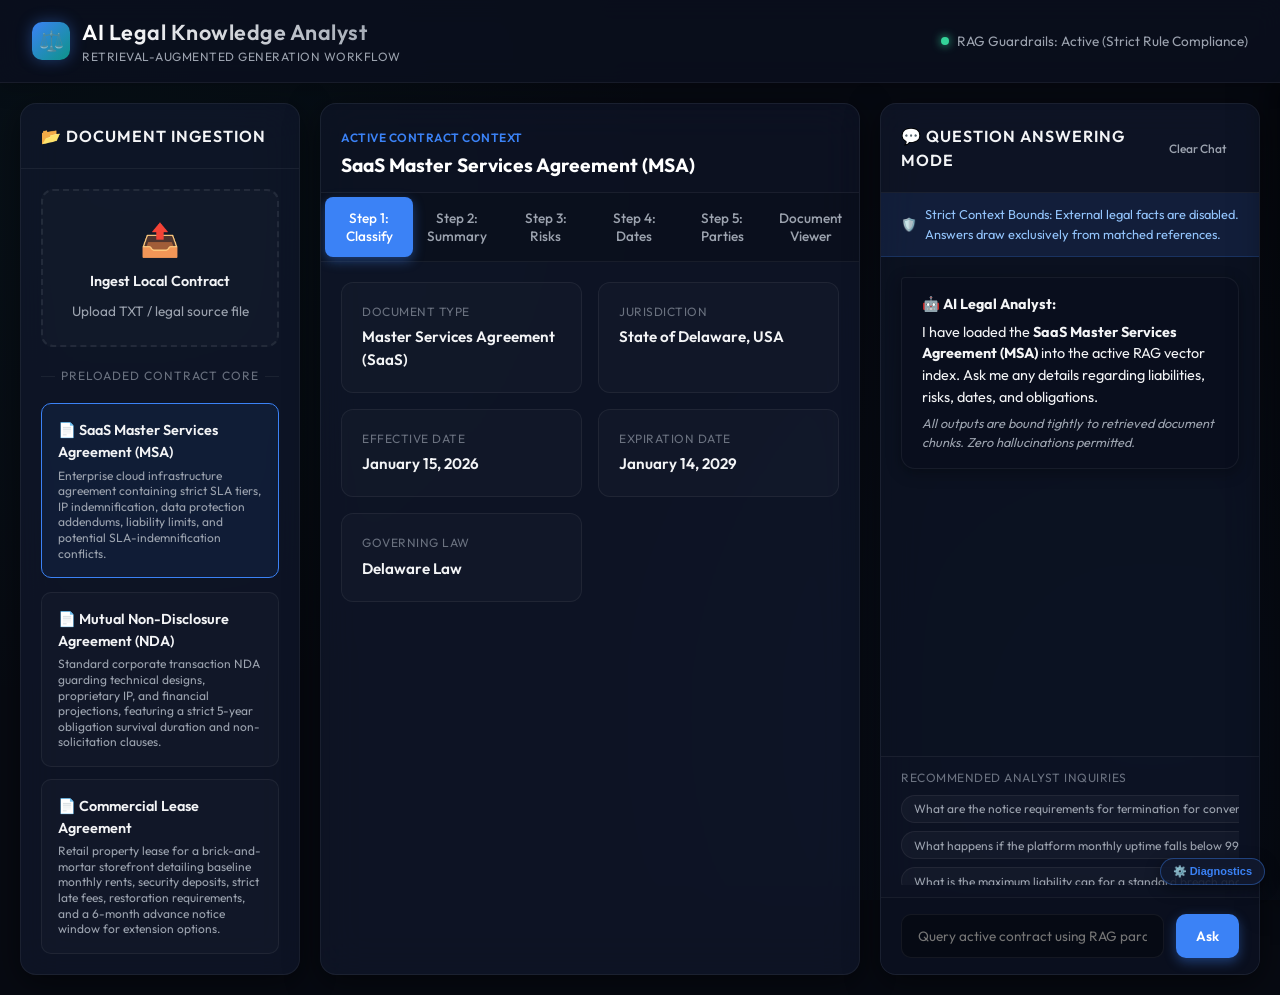
==== commit f7184acd: "docs: add visual diagnostic console monitor inside index.html" ====
--- a/documentation/index.html
+++ b/documentation/index.html
@@ -4,7 +4,135 @@
   <meta charset="UTF-8">
   <meta name="viewport" content="width=device-width, initial-scale=1.0">
   <title>AI Legal Knowledge Analyst — Retrieval-Augmented Generation (RAG) System</title>
-  
+
+  <!-- DIAGNOSTIC MONITOR SHIELD -->
+  <script>
+    (function() {
+      const logs = [];
+      window.addEventListener('error', function(e) {
+        logError('Error: ' + e.message + ' at ' + e.filename + ':' + e.lineno + ':' + e.colno);
+      });
+      window.addEventListener('unhandledrejection', function(e) {
+        logError('Unhandled Promise Rejection: ' + e.reason);
+      });
+      
+      const originalLog = console.log;
+      const originalError = console.error;
+      const originalWarn = console.warn;
+      
+      console.log = function() {
+        originalLog.apply(console, arguments);
+        addLog('LOG', Array.from(arguments).join(' '));
+      };
+      console.error = function() {
+        originalError.apply(console, arguments);
+        addLog('ERROR', Array.from(arguments).join(' '));
+      };
+      console.warn = function() {
+        originalWarn.apply(console, arguments);
+        addLog('WARN', Array.from(arguments).join(' '));
+      };
+      
+      function addLog(type, msg) {
+        logs.push({ type, msg, time: new Date().toLocaleTimeString() });
+        updateConsole();
+      }
+      
+      function logError(msg) {
+        addLog('FATAL', msg);
+        showConsole();
+      }
+      
+      let consoleEl = null;
+      function ensureConsole() {
+        if (consoleEl) return consoleEl;
+        consoleEl = document.createElement('div');
+        consoleEl.id = 'diagnostic-console';
+        consoleEl.style.cssText = 'position:fixed; bottom:0; left:0; right:0; height:180px; background:rgba(7, 10, 18, 0.95); border-top:2px solid #ef4444; color:#f3f4f6; font-family:monospace; font-size:12px; z-index:10000; overflow-y:auto; padding:10px; box-shadow:0 -5px 25px rgba(0,0,0,0.8); display:none; flex-direction:column; gap:4px;';
+        
+        const header = document.createElement('div');
+        header.style.cssText = 'display:flex; justify-content:space-between; align-items:center; border-bottom:1px solid rgba(255,255,255,0.1); padding-bottom:6px; margin-bottom:6px; font-weight:bold; color:#ef4444;';
+        header.innerHTML = '<span>🛡️ AI Legal Analyst Diagnostic Monitor</span><span style="display:flex; gap:10px;"><button id="diag-clear" style="background:#374151; border:none; color:white; padding:2px 8px; border-radius:3px; cursor:pointer;">Clear</button><button id="diag-close" style="background:#ef4444; border:none; color:white; padding:2px 8px; border-radius:3px; cursor:pointer;">Minimize</button></span>';
+        
+        consoleEl.appendChild(header);
+        
+        const list = document.createElement('div');
+        list.id = 'diagnostic-log-list';
+        list.style.cssText = 'flex:1; overflow-y:auto; display:flex; flex-direction:column; gap:2px;';
+        consoleEl.appendChild(list);
+        
+        document.body.appendChild(consoleEl);
+        
+        document.getElementById('diag-close').onclick = function() {
+          consoleEl.style.display = 'none';
+          showMinimizer();
+        };
+        document.getElementById('diag-clear').onclick = function() {
+          list.innerHTML = '';
+          logs.length = 0;
+        };
+        return consoleEl;
+      }
+      
+      let minEl = null;
+      function showMinimizer() {
+        if (minEl) {
+          minEl.style.display = 'block';
+          return;
+        }
+        minEl = document.createElement('button');
+        minEl.id = 'diagnostic-minimizer';
+        minEl.style.cssText = 'position:fixed; bottom:15px; right:15px; background:rgba(17, 25, 46, 0.9); border:1px solid rgba(59, 130, 246, 0.4); color:#3b82f6; font-family:sans-serif; font-size:11px; font-weight:600; padding:6px 12px; border-radius:30px; cursor:pointer; z-index:9999; box-shadow:0 4px 15px rgba(0,0,0,0.4); display:flex; align-items:center; gap:6px;';
+        minEl.innerHTML = '<span>⚙️ Diagnostics</span>';
+        minEl.onclick = function() {
+          minEl.style.display = 'none';
+          ensureConsole().style.display = 'flex';
+        };
+        document.body.appendChild(minEl);
+      }
+      
+      function showConsole() {
+        const el = ensureConsole();
+        el.style.display = 'flex';
+        if (minEl) minEl.style.display = 'none';
+      }
+      
+      function updateConsole() {
+        if (!document.body) {
+          window.addEventListener('DOMContentLoaded', updateConsole);
+          return;
+        }
+        const el = ensureConsole();
+        const list = document.getElementById('diagnostic-log-list');
+        list.innerHTML = '';
+        logs.forEach(log => {
+          const item = document.createElement('div');
+          let color = '#3b82f6';
+          if (log.type === 'ERROR' || log.type === 'FATAL') color = '#ef4444';
+          else if (log.type === 'WARN') color = '#f59e0b';
+          item.innerHTML = `<span style="color:#6b7280; margin-right:6px;">[${log.time}]</span><span style="color:${color}; font-weight:bold; margin-right:6px;">[${log.type}]</span><span>${log.msg}</span>`;
+          list.appendChild(item);
+        });
+        list.scrollTop = list.scrollHeight;
+      }
+      
+      window.showDiagnostics = showConsole;
+      
+      // Check for common load failures
+      window.addEventListener('load', function() {
+        showMinimizer();
+        setTimeout(function() {
+          if (!window.PRELOADED_DOCUMENTS) {
+            console.error('Critical Database missing! PRELOADED_DOCUMENTS variable is undefined.');
+          }
+          if (!window.RAGEngine) {
+            console.error('Critical RAG Engine missing! RAGEngine class is undefined.');
+          }
+        }, 100);
+      });
+    })();
+  </script>
+
   <!-- EMBEDDED HIGH-FIDELITY GLASSMORPHIC STYLESHEET -->
   <style>
     /* IMPORT PREMIUM GOOGLE FONTS */
@@ -2413,6 +2541,7 @@
     const DOM = {};
 
     function initDOM() {
+      console.log("Initializing DOM element selectors...");
       DOM.preloadedDocList = document.getElementById('preloaded-doc-list');
       DOM.activeDocTitle = document.getElementById('active-document-title');
       DOM.classificationGrid = document.getElementById('classification-grid');
@@ -2434,6 +2563,7 @@
     }
 
     window.addEventListener('DOMContentLoaded', () => {
+      console.log("DOM loaded. Starting RAG client application...");
       initDOM();
       renderPreloadedList();
       loadDocument("saas_msa");
@@ -2459,6 +2589,7 @@
     }
 
     function loadDocument(docId) {
+      console.log("Context loading: " + docId);
       let doc = PRELOADED_DOCUMENTS.find(d => d.id === docId);
       if (!doc) {
         doc = customDocuments.find(d => d.id === docId);
